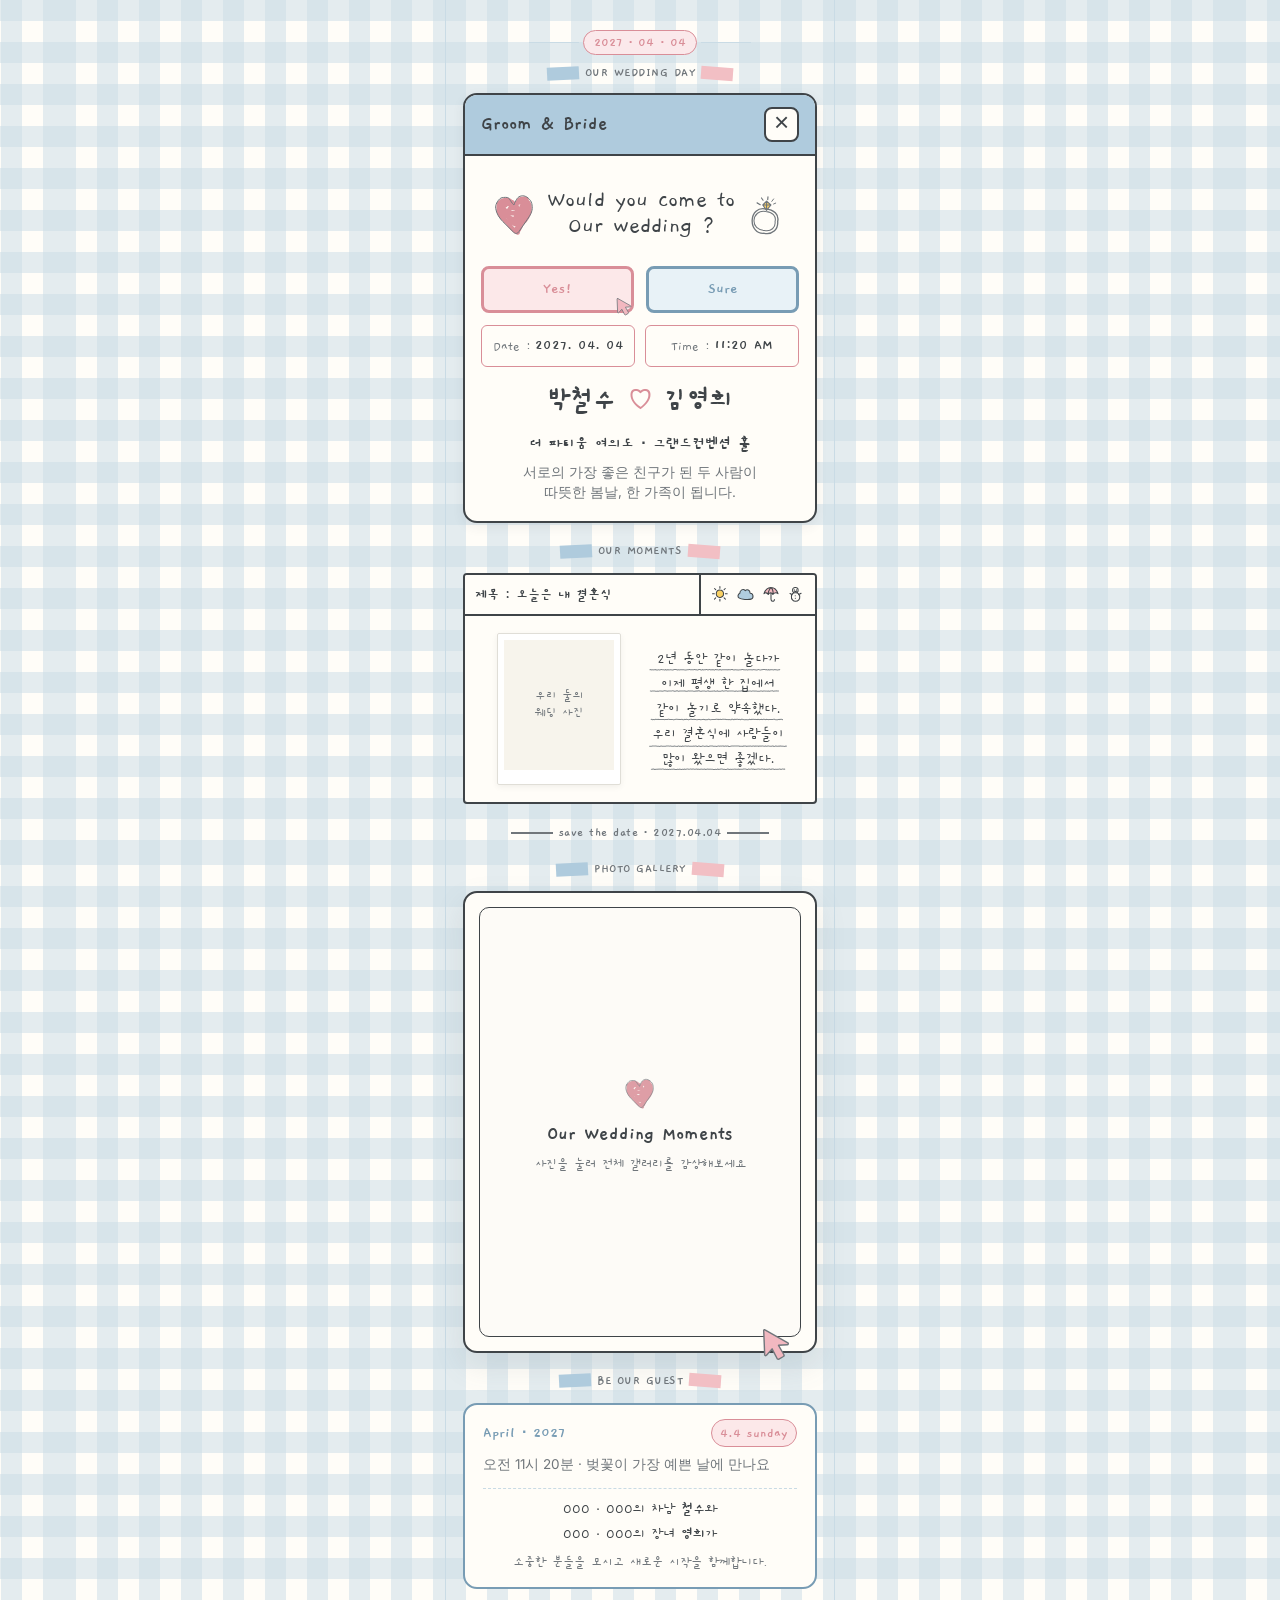
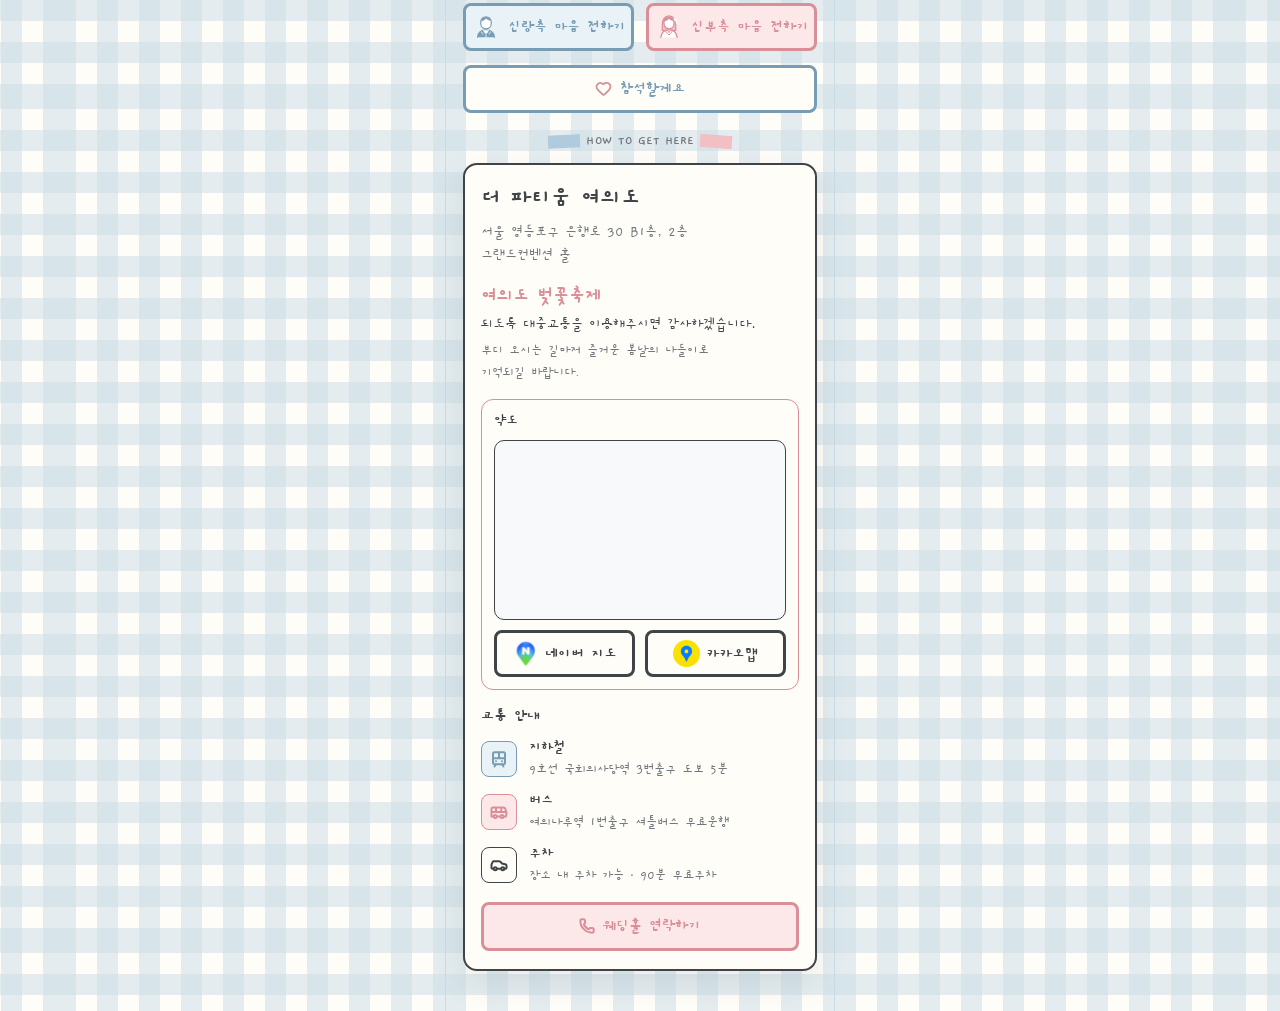
==== demo.html @ 6a74ddde "feat: Rearrange tape label elements for improved visual hierarchy in invitation section" ====
<!doctype html>
<html lang="ko">
  <head>
    <meta charset="UTF-8" />
    <meta name="viewport" content="width=device-width, initial-scale=1.0" />
    <title>신랑 & 신부 모바일 청첩장 (Demo)</title>
    <link rel="icon" type="image/svg+xml" href="assets/icon_heart_large.svg" />
    <link rel="apple-touch-icon" href="assets/icon_heart_large.svg" />
    <link rel="stylesheet" href="css/style.css" />
    <!-- Naver Maps Open API v3 SDK (Injected securely via GitHub Secrets / Actions) -->
    <script type="text/javascript" src="https://oapi.map.naver.com/openapi/v3/maps.js?ncpKeyId=__NAVER_MAP_KEY__"></script>
  </head>
  <body>
    <div class="invitation-container">
      <!-- Checkered Background Paper -->
      <img src="assets/background_checkered_paper.svg" alt="" class="bg-checkered" aria-hidden="true" />

      <main class="content-layer">
        <!-- ======================================================
           Page 01 / Invitation
           ====================================================== -->
        <section class="page-section" id="section-invitation">
          <!-- Section divider tape -->
          <div class="tape-divider">
            <div class="tape-line"></div>
            <div class="sticker-badge">2027 · 04 · 04</div>
            <div class="tape-line"></div>
          </div>

          <!-- Tape label -->
          <div class="section-tape-label" style="margin-top: 10px; margin-bottom: 12px">
            <span class="tape-deco-blue"></span>
            <span class="tape-title">OUR WEDDING DAY</span>
            <span class="tape-deco-pink"></span>
          </div>

          <!-- Invitation Window -->
          <article class="window-card">
            <!-- Window Header -->
            <header class="window-header">
              <h1 class="window-header-title">Groom & Bride</h1>
              <button type="button" class="window-close-btn" aria-label="닫기">×</button>
            </header>

            <!-- Window Content -->
            <div class="window-body">
              <!-- Invitation Question Box -->
              <div class="invitation-question-box">
                <img src="assets/icon_heart_large.svg" alt="" width="47" height="56" aria-hidden="true" />
                <p class="title-text">Would you come to<br />Our wedding ?</p>
                <img src="assets/ring_doodle.svg" alt="" width="45" height="45" aria-hidden="true" />
              </div>

              <!-- Response Choices -->
              <div class="response-choices-container">
                <button type="button" class="btn-choice-pink" id="btn-choice-yes">Yes!</button>
                <button type="button" class="btn-choice-blue" id="btn-choice-sure">Sure</button>
                <img src="assets/icon_cursor.svg" alt="" class="cursor-pointer-icon" width="18" height="18" aria-hidden="true" />
              </div>

              <!-- Schedule Fields -->
              <div class="schedule-row">
                <div class="info-field-badge">
                  <span class="info-field-label">Date :</span>
                  <span class="info-field-value">2027. 04. 04</span>
                </div>
                <div class="info-field-badge">
                  <span class="info-field-label">Time :</span>
                  <span class="info-field-value">11:20 AM</span>
                </div>
              </div>

              <!-- Couple Title -->
              <div class="couple-title-row">
                <span class="couple-name">박철수</span>
                <span class="couple-heart">♡</span>
                <span class="couple-name">김영희</span>
              </div>

              <!-- Venue Note -->
              <div class="venue-note">
                <p class="venue-note-title">더 파티움 여의도 · 그랜드컨벤션 홀</p>
                <p class="venue-note-sub">서로의 가장 좋은 친구가 된 두 사람이<br />따뜻한 봄날, 한 가족이 됩니다.</p>
              </div>
            </div>
          </article>

          <!-- Photo Diary Section Tape -->
          <div class="section-tape-label" style="margin-top: 20px; margin-bottom: 14px">
            <span class="tape-deco-blue"></span>
            <span class="tape-title">OUR MOMENTS</span>
            <span class="tape-deco-pink"></span>
          </div>

          <!-- Newspaper / Photo Diary Card -->
          <article class="newspaper-card">
            <header class="newspaper-header">
              <div class="newspaper-title-cell">
                <span>제목 : 오늘은 내 결혼식</span>
              </div>
              <div class="newspaper-weather-cell">
                <img src="assets/icon_sun.svg" alt="맑음" width="19" height="19" />
                <img src="assets/icon_cloud.svg" alt="구름" width="19" height="19" />
                <img src="assets/icon_rain.svg" alt="비" width="19" height="19" />
                <img src="assets/icon_snowman.svg" alt="눈사람" width="19" height="19" />
              </div>
            </header>
            <div class="newspaper-body">
              <div class="polaroid-photo-frame">
                <div class="polaroid-img" style="display: flex; align-items: center; justify-content: center; font-size: 13px; color: var(--color-muted); text-align: center; line-height: 1.3">우리 둘의<br />웨딩 사진</div>
              </div>
              <div class="diary-text-col">
                <img src="assets/handwritten_underlines.svg" alt="" class="diary-underlines" aria-hidden="true" />
                <p class="diary-p">2년 동안 같이 놀다가<br />이제 평생 한 집에서<br />같이 놀기로 약속했다.</p>
                <p class="diary-p">우리 결혼식에 사람들이<br />많이 왔으면 좋겠다.</p>
              </div>
            </div>
          </article>

          <!-- Save the Date Note -->
          <div class="section-tape-label" style="margin: 20px">
            <div style="width: 42px; height: 2px; background-color: var(--color-muted)"></div>
            <span class="tape-title" style="font-size: 13px">save the date · 2027.04.04</span>
            <div style="width: 42px; height: 2px; background-color: var(--color-muted)"></div>
          </div>
          <!-- ======================================================
           Page 02 / Story & Gallery
           ====================================================== -->
          <section class="page-section" id="section-story">
            <!-- Gallery Section Tape -->
            <div class="section-tape-label" style="margin-top: 20px; margin-bottom: 14px">
              <span class="tape-deco-blue"></span>
              <span class="tape-title">PHOTO GALLERY</span>
              <span class="tape-deco-pink"></span>
            </div>

            <!-- Photo Gallery Card -->
            <article class="photo-card" id="btn-gallery-open">
              <div class="photo-card-inner">
                <div class="photo-frame-cover">
                  <!-- 대표 웨딩 사진 -->
                  <img src="assets/photo_main.jpg" alt="대표 웨딩 사진" class="photo-main-img" onerror="this.style.display='none'; this.nextElementSibling.style.display='flex';" />
                  
                  <!-- 사진이 없을 때 기본 표시되는 프레임 -->
                  <div class="photo-placeholder-content" style="display: none;">
                    <img src="assets/icon_heart_large.svg" alt="" width="36" height="42" class="photo-placeholder-heart" />
                    <span class="photo-cover-text">Our Wedding Moments</span>
                    <span class="photo-cover-sub">사진을 눌러 전체 갤러리를 감상해보세요</span>
                  </div>
                </div>

                <!-- Bottom-Right Cursor Icon -->
                <div class="photo-cursor-badge">
                  <img src="assets/icon_cursor.svg" alt="" class="cursor-pointer-icon" width="30" height="32" aria-hidden="true" />
                </div>
              </div>
            </article>
          </section>
          <!-- Calendar Sticker Box -->
          <section class="page-section" id="section-directions" style="margin-top: 10px">
          
          <div class="section-tape-label" style="margin-bottom: 14px; margin-top: 20px;">
            <span class="tape-deco-blue"></span>
            <span class="tape-title">BE OUR GUEST</span>
            <span class="tape-deco-pink"></span>
          </div>
          <div class="calendar-card">
            <div class="calendar-header">
              <span class="calendar-month">April · 2027</span>
              <span class="calendar-date-pill">4.4 sunday</span>
            </div>
            <p class="calendar-desc">오전 11시 20분 · 벚꽃이 가장 예쁜 날에 만나요</p>
            <div class="calendar-family-intro">
              <p>OOO · OOO의 차남 <strong>철수</strong>와</p>
              <p>OOO · OOO의 장녀 <strong>영희</strong>가</p>
              <p class="calendar-family-sub">소중한 분들을 모시고 새로운 시작을 함께합니다.</p>
            </div>
          </div>

          <!-- Bottom Response Buttons -->
          <div class="response-choices-container" style="margin-top: 14px">
            <button type="button" class="btn-choice-blue" style="height: 47.8px" id="btn-convey-groom">
              <img src="assets/icon_groom.svg" alt="" width="28" height="28" aria-hidden="true" />
              <span>신랑측 마음 전하기</span>
            </button>
            <button type="button" class="btn-choice-pink" style="height: 47.8px" id="btn-convey-bride">
              <img src="assets/icon_bride.svg" alt="" width="28" height="28" aria-hidden="true" />
              <span>신부측 마음 전하기</span>
            </button>
          </div>

          <div class="response-choices-container" style="margin-top: 14px">
            <button type="button" class="btn-choice-white" style="height: 48.4px" id="btn-attend">
              <img src="assets/icon_heart_small.svg" alt="" width="17" height="17" aria-hidden="true" />
              <span>참석할게요</span>
            </button>
          </div>          
        </section>

        <!-- ======================================================
           Page 03 / Directions
           ====================================================== -->
        <section class="page-section" id="section-directions" style="margin-top: 20px">
          <!-- Directions Section Tape -->
          <div class="section-tape-label" style="margin-bottom: 14px">
            <span class="tape-deco-blue"></span>
            <span class="tape-title">HOW TO GET HERE</span>
            <span class="tape-deco-pink"></span>
          </div>

          <!-- Way to Venue Card -->
          <article class="directions-card">
            <!-- Venue Header -->
            <div class="venue-header-box">
              <h2 class="venue-name-lg">더 파티움 여의도</h2>
              <p class="venue-address-text">서울 영등포구 은행로 30 B1층, 2층<br />그랜드컨벤션 홀</p>
            </div>

            <!-- Festival Notice -->
            <div class="notice-box">
              <h3 class="notice-badge-title">여의도 벚꽃축제</h3>
              <p class="notice-main-text">되도록 대중교통을 이용해주시면 감사하겠습니다.</p>
              <p class="notice-sub-text">부디 오시는 길마저 즐거운 봄날의 나들이로<br />기억되길 바랍니다.</p>
            </div>

            <!-- Mini Map Box -->
            <div class="mini-map-box">
              <span class="mini-map-header">약도</span>

              <div class="mini-map-canvas" id="map-area"></div>

              <!-- Map Provider App Buttons -->
              <div class="map-provider-buttons">
                <a href="https://map.naver.com" target="_blank" rel="noopener noreferrer" class="btn-map-app">
                  <img src="assets/icon_naver_map.svg" alt="네이버 지도" width="27" height="27" aria-hidden="true" />
                  <span>네이버 지도</span>
                </a>
                <a href="https://map.kakao.com" target="_blank" rel="noopener noreferrer" class="btn-map-app">
                  <img src="assets/icon_kakao_map.svg" alt="카카오맵" width="27" height="27" aria-hidden="true" />
                  <span>카카오맵</span>
                </a>
              </div>
            </div>

            <!-- Transportation Rows -->
            <div class="transport-section">
              <h3 class="transport-heading">교통 안내</h3>

              <!-- Subway -->
              <div class="transport-row">
                <div class="transport-icon-box transport-icon-subway">
                  <img src="assets/icon_train.svg" alt="지하철" width="18" height="18" />
                </div>
                <div class="transport-info-col">
                  <span class="transport-type-label">지하철</span>
                  <p class="transport-detail-desc">9호선 국회의사당역 3번출구 도보 5분</p>
                </div>
              </div>

              <!-- Bus -->
              <div class="transport-row">
                <div class="transport-icon-box transport-icon-bus">
                  <img src="assets/icon_bus.svg" alt="버스" width="18" height="18" />
                </div>
                <div class="transport-info-col">
                  <span class="transport-type-label">버스</span>
                  <p class="transport-detail-desc">여의나루역 1번출구 셔틀버스 무료운행<br /></p>
                </div>
              </div>

              <!-- Parking -->
              <div class="transport-row">
                <div class="transport-icon-box transport-icon-parking">
                  <img src="assets/icon_car.svg" alt="주차" width="18" height="18" />
                </div>
                <div class="transport-info-col">
                  <span class="transport-type-label">주차</span>
                  <p class="transport-detail-desc">장소 내 주차 가능 · 90분 무료주차</p>
                </div>
              </div>
            </div>

            <!-- Actions: Contact Hall -->
            <a href="tel:02-784-0000" class="btn-contact-hall">
              <img src="assets/icon_phone.svg" alt="" width="16" height="16" aria-hidden="true" />
              <span>웨딩홀 연락하기</span>
            </a>
          </article>
        </section>
      </main>
    </div>

    <!-- Fullscreen Photo Gallery Modal -->
    <div id="gallery-modal" class="gallery-fullscreen-modal" aria-hidden="true">
      <!-- White Close Button on Top Right -->
      <button type="button" class="gallery-modal-close-btn" id="btn-gallery-close" aria-label="닫기">×</button>

      <!-- Horizontal Photo Slider -->
      <div class="gallery-slider-container">
        <div class="gallery-slide-item">
          <img src="assets/photo_01.jpg" alt="웨딩 사진 1" class="gallery-slide-img" onerror="this.style.display='none'; this.nextElementSibling.style.display='flex';" />
          <div class="gallery-slide-fallback" style="display: none;">웨딩 사진 01</div>
        </div>
        <div class="gallery-slide-item">
          <img src="assets/photo_02.jpg" alt="웨딩 사진 2" class="gallery-slide-img" onerror="this.style.display='none'; this.nextElementSibling.style.display='flex';" />
          <div class="gallery-slide-fallback" style="display: none;">웨딩 사진 02</div>
        </div>
        <div class="gallery-slide-item">
          <img src="assets/photo_03.jpg" alt="웨딩 사진 3" class="gallery-slide-img" onerror="this.style.display='none'; this.nextElementSibling.style.display='flex';" />
          <div class="gallery-slide-fallback" style="display: none;">웨딩 사진 03</div>
        </div>
        <div class="gallery-slide-item">
          <img src="assets/photo_04.jpg" alt="웨딩 사진 4" class="gallery-slide-img" onerror="this.style.display='none'; this.nextElementSibling.style.display='flex';" />
          <div class="gallery-slide-fallback" style="display: none;">웨딩 사진 04</div>
        </div>
        <div class="gallery-slide-item">
          <img src="assets/photo_05.jpg" alt="웨딩 사진 5" class="gallery-slide-img" onerror="this.style.display='none'; this.nextElementSibling.style.display='flex';" />
          <div class="gallery-slide-fallback" style="display: none;">웨딩 사진 05</div>
        </div>
        <div class="gallery-slide-item">
          <img src="assets/photo_06.jpg" alt="웨딩 사진 6" class="gallery-slide-img" onerror="this.style.display='none'; this.nextElementSibling.style.display='flex';" />
          <div class="gallery-slide-fallback" style="display: none;">웨딩 사진 06</div>
        </div>
      </div>
    </div>

    <!-- RSVP Attendance Modal -->
    <div id="rsvp-modal" class="rsvp-modal-overlay" aria-hidden="true" role="dialog" aria-labelledby="rsvp-modal-title">
      <div class="rsvp-modal-container">
        <!-- Modal Header -->
        <div class="rsvp-modal-header">
          <span id="rsvp-modal-title" class="rsvp-modal-title">💌 참석 의사 전달하기</span>
          <button type="button" id="rsvp-close-btn" class="rsvp-close-btn" aria-label="닫기">×</button>
        </div>

        <!-- Modal Body / Form -->
        <form id="rsvp-form" class="rsvp-modal-body">
          <!-- 1. 구분 (신랑측 / 신부측) -->
          <div class="rsvp-field-group">
            <label class="rsvp-label">어느 분의 하객이신가요? <span class="rsvp-required">*</span></label>
            <div class="rsvp-toggle-group">
              <label class="rsvp-toggle-btn side-groom">
                <input type="radio" name="rsvp_side" value="신랑측" checked />
                <span>신랑측 (철수)</span>
              </label>
              <label class="rsvp-toggle-btn side-bride">
                <input type="radio" name="rsvp_side" value="신부측" />
                <span>신부측 (영희)</span>
              </label>
            </div>
          </div>

          <!-- 2. 성함 -->
          <div class="rsvp-field-group">
            <label for="rsvp-name" class="rsvp-label">참석자 성함 <span class="rsvp-required">*</span></label>
            <input type="text" id="rsvp-name" name="rsvp_name" class="rsvp-input" placeholder="성함을 입력해주세요" required />
          </div>

          <!-- 3. 참석 여부 -->
          <div class="rsvp-field-group">
            <label class="rsvp-label">참석 여부 <span class="rsvp-required">*</span></label>
            <div class="rsvp-toggle-group">
              <label class="rsvp-toggle-btn attend-yes">
                <input type="radio" name="rsvp_attend" value="참석" checked />
                <span>🌸 참석할게요</span>
              </label>
              <label class="rsvp-toggle-btn attend-no">
                <input type="radio" name="rsvp_attend" value="불참" />
                <span>💌 마음으로 축하해요</span>
              </label>
            </div>
          </div>

          <!-- 4. 동행 인원 (참석 시) -->
          <div class="rsvp-field-group" id="rsvp-count-group">
            <label for="rsvp-count" class="rsvp-label">참석 인원 (본인 포함)</label>
            <div class="rsvp-count-selector">
              <select id="rsvp-count" name="rsvp_count" class="rsvp-select">
                <option value="1명" selected>본인 1명</option>
                <option value="2명">2명 (동반 1인)</option>
                <option value="3명">3명 (동반 2인)</option>
                <option value="4명">4명 (동반 3인)</option>
                <option value="5명 이상">5명 이상 (가족/단체)</option>
              </select>
            </div>
          </div>

          <!-- 5. 식사 여부 -->
          <div class="rsvp-field-group" id="rsvp-meal-group">
            <label class="rsvp-label">식사 여부</label>
            <div class="rsvp-toggle-group three-cols">
              <label class="rsvp-toggle-btn meal-btn">
                <input type="radio" name="rsvp_meal" value="식사 예정" checked />
                <span>식사 예정</span>
              </label>
              <label class="rsvp-toggle-btn meal-btn">
                <input type="radio" name="rsvp_meal" value="식사 안함" />
                <span>식사 안함</span>
              </label>
              <label class="rsvp-toggle-btn meal-btn">
                <input type="radio" name="rsvp_meal" value="미정" />
                <span>미정</span>
              </label>
            </div>
          </div>

          <!-- 6. 축하 메시지 (선택) -->
          <div class="rsvp-field-group">
            <label for="rsvp-message" class="rsvp-label">축하 한마디 (선택)</label>
            <textarea id="rsvp-message" name="rsvp_message" class="rsvp-textarea" rows="2" placeholder="신랑·신부에게 따뜻한 축하를 전해주세요"></textarea>
          </div>

          <!-- Submit Button -->
          <button type="submit" id="rsvp-submit-btn" class="rsvp-submit-btn">
            <span>참석 의사 전달하기</span>
          </button>
        </form>
      </div>
    </div>

    <!-- Groom Account Modal (신랑측 마음 전하기) -->
    <div id="account-modal-groom" class="account-modal-overlay" aria-hidden="true" role="dialog" aria-labelledby="account-groom-title">
      <div class="account-modal-container">
        <div class="account-modal-header header-groom">
          <span id="account-groom-title" class="account-modal-title">💙 신랑측 마음 전하실 곳</span>
          <button type="button" class="account-close-btn" aria-label="닫기">×</button>
        </div>
        <div class="account-modal-body">
          <p class="account-modal-desc">축하해 주시는 따뜻한 마음에 깊이 감사드립니다.</p>
          <!-- Account Card -->
          <div class="account-card-item-groom">
            <div class="account-info-header">
              <span class="account-role-badge groom-badge">신랑</span>
              <strong class="account-holder-name">박철수</strong>
            </div>
            <div class="account-number-box">
              <span class="account-bank-name">우리은행</span>
              <span class="account-number-text" id="groom-account-num">1002-000-000000</span>
            </div>
            <div class="account-action-buttons">
              <button type="button" class="btn-account-copy" data-account="우리은행 1002-000-000000 박철수">
                <span>📋 계좌번호 복사</span>
              </button>
              <a href="javascript:alert('데모 페이지에서는 카카오 송금 링크가 지원되지 않습니다.');" id="btn-kakao-groom" class="btn-account-kakaopay">
                <span>💛 카카오 송금</span>
              </a>
            </div>
          </div>
        </div>
      </div>
    </div>

    <!-- Bride Account Modal (신부측 마음 전하기) -->
    <div id="account-modal-bride" class="account-modal-overlay" aria-hidden="true" role="dialog" aria-labelledby="account-bride-title">
      <div class="account-modal-container">
        <div class="account-modal-header header-bride">
          <span id="account-bride-title" class="account-modal-title">🌸 신부측 마음 전하실 곳</span>
          <button type="button" class="account-close-btn" aria-label="닫기">×</button>
        </div>
        <div class="account-modal-body">
          <p class="account-modal-desc">축하해 주시는 따뜻한 마음에 깊이 감사드립니다.</p>
          <!-- Account Card -->
          <div class="account-card-item-bride">
            <div class="account-info-header">
              <span class="account-role-badge bride-badge">신부</span>
              <strong class="account-holder-name">김영희</strong>
            </div>
            <div class="account-number-box">
              <span class="account-bank-name">우리은행</span>
              <span class="account-number-text" id="bride-account-num">1002-000-000000</span>
            </div>
            <div class="account-action-buttons">
              <button type="button" class="btn-account-copy" data-account="우리은행 1002-000-000000 김영희">
                <span>📋 계좌번호 복사</span>
              </button>
              <a href="javascript:alert('데모 페이지에서는 카카오 송금 링크가 지원되지 않습니다.');" id="btn-kakao-bride" class="btn-account-kakaopay">
                <span>💛 카카오 송금</span>
              </a>
            </div>
          </div>
        </div>
      </div>
    </div>

    <script src="js/main.js"></script>
  </body>
</html>
---- css/style.css ----
@import url("https://fonts.googleapis.com/css2?family=Gaegu:wght@400;700&family=Inter:wght@400;700&display=swap");

:root {
  /* Color Tokens */
  --bg-canvas: #eae7df;
  --bg-paper: #fffdf8;
  --color-slate: #3f4448;
  --color-muted: #70767b;

  --color-pink-primary: #d98e98;
  --color-pink-accent: #72689c;
  --color-pink-tape: #f2bfc4;
  --color-pink-badge: #fbe9eb;
  --color-pink-btn: #fce8e9;

  --color-blue-primary: #789cb4;
  --color-blue-accent: #afcbdd;
  --color-blue-border: #c9dbe5;
  --color-blue-soft: #e8f2f7;

  /* Typography */
  --font-gaegu: "Gaegu", cursive, sans-serif;
  --font-inter: "Inter", sans-serif;

  /* Layout & Geometry */
  --container-width: 390px;
  --radius-sm: 8px;
  --radius-md: 12px;
  --radius-lg: 16px;
  --radius-pill: 9999px;

  /* Border Widths */
  --border-sm: 1.6px;
  --border-md: 3px;
  --border-lg: 2px;

  /* Elevation */
  --shadow-subtle: 0 4px 12px rgba(63, 68, 72, 0.08); /* token-exempt: subtle box shadow */
}

* {
  box-sizing: border-box;
  margin: 0;
  padding: 0;
  -webkit-tap-highlight-color: transparent;
}

button,
input,
select,
textarea,
a,
label {
  font-family: inherit;
  -webkit-tap-highlight-color: transparent;
  outline: none;
}

body {
  background-color: var(--bg-paper);
  background-image: url("../assets/background_checkered_paper.svg");
  background-repeat: repeat;
  background-position: top center;
  background-size: 390px auto;
  color: var(--color-slate);
  font-family: var(--font-gaegu);
  display: flex;
  justify-content: center;
  align-items: flex-start;
  min-height: 100vh;
  margin: 0;
  padding: 0;
  -webkit-font-smoothing: antialiased;
  -moz-osx-font-smoothing: grayscale;
  text-rendering: optimizeLegibility;
}

.invitation-container {
  position: relative;
  width: 100%;
  max-width: var(--container-width);
  min-height: 100vh;
  background-color: transparent;
  border-left: 1px solid var(--color-blue-border);
  border-right: 1px solid var(--color-blue-border);
  padding: 30px 17px 40px;
  display: flex;
  flex-direction: column;
  gap: 16px;
}

.bg-checkered {
  display: none;
}

.content-layer {
  position: relative;
  z-index: 10;
  display: flex;
  flex-direction: column;
  gap: 20px;
  width: 100%;
}

/* ==========================================================
   2단계 & 3단계: 공통 UI 컴포넌트 및 레이아웃 스타일
   ========================================================== */

/* 1. Section Divider Tape & Badges */
.tape-divider {
  display: flex;
  align-items: center;
  justify-content: center;
  gap: 4px;
}

.tape-line {
  width: 50px;
  height: 1.5px;
  background-color: var(--color-blue-border);
}

.sticker-badge {
  display: inline-flex;
  align-items: center;
  justify-content: center;
  padding: 3px 10px;
  background-color: var(--color-pink-badge);
  border: var(--border-sm) solid var(--color-pink-primary);
  border-radius: var(--radius-pill);
  color: var(--color-pink-primary);
  font-size: 13.5px;
  font-weight: 700;
  white-space: nowrap;
}

.section-tape-label {
  display: flex;
  align-items: center;
  justify-content: center;
  gap: 6px;
}

.tape-deco-pink {
  width: 32px;
  height: 13px;
  background-color: var(--color-pink-tape);
  display: inline-block;
  transform: rotate(4.1deg);
}

.tape-deco-blue {
  width: 32px;
  height: 13px;
  background-color: var(--color-blue-accent);
  display: inline-block;
  transform: rotate(-2.9deg);
}

.tape-title {
  font-size: 13px;
  font-weight: 700;
  color: var(--color-muted);
  letter-spacing: 0.5px;
}

/* 2. Window Container Component */
.window-card {
  position: relative;
  width: 100%;
  background-color: var(--bg-paper);
  border: var(--border-lg) solid var(--color-slate);
  border-radius: 14px;
  overflow: hidden;
  box-shadow: var(--shadow-subtle);
}

.window-header {
  height: 60.5px;
  padding: 0 16px;
  background-color: var(--color-blue-accent);
  border-bottom: var(--border-lg) solid var(--color-slate);
  display: flex;
  justify-content: space-between;
  align-items: center;
}

.window-header-title {
  font-size: 20px;
  font-weight: 700;
  color: var(--color-slate);
}

.window-close-btn {
  width: 34.6px;
  height: 34.6px;
  background-color: var(--bg-paper);
  border: var(--border-lg) solid var(--color-slate);
  border-radius: 8px;
  display: flex;
  align-items: center;
  justify-content: center;
  font-size: 26px;
  line-height: 1;
  color: var(--color-slate);
  cursor: pointer;
  transition:
    transform 0.15s ease,
    background-color 0.15s ease;
}

.window-close-btn:active {
  transform: scale(0.92);
  background-color: var(--color-pink-btn);
}

.window-body {
  padding: 18px 16px;
  display: flex;
  flex-direction: column;
  gap: 12px;
}

/* 3. Invitation Question & Cursor */
.invitation-question-box {
  display: flex;
  align-items: center;
  justify-content: space-between;
  padding: 0 10px;
  min-height: 80px;
}

.invitation-question-box .title-text {
  font-size: 24px;
  font-weight: 400;
  line-height: 1.05;
  text-align: center;
  color: var(--color-slate);
}

.response-choices-container {
  position: relative;
  display: flex;
  gap: 12px;
  width: 100%;
}

.btn-choice-white {
  flex: 1;
  height: 50px;
  background-color: var(--bg-paper);
  border: var(--border-md) solid var(--color-blue-primary);
  border-radius: 8px;
  display: flex;
  align-items: center;
  justify-content: center;
  gap: 8px;
  font-size: 16px;
  font-weight: 700;
  color: var(--color-blue-primary);
  cursor: pointer;
  text-decoration: none;
  font-family: inherit;
  transition:
    transform 0.12s ease,
    opacity 0.12s ease;
}

/* 체크1 */
.btn-choice-pink {
  flex: 1;
  height: 47px;
  background-color: var(--color-pink-btn);
  border: var(--border-md) solid var(--color-pink-primary);
  border-radius: 8px;
  display: flex;
  align-items: center;
  justify-content: center;
  gap: 8px;
  font-size: 16px;
  font-weight: 700;
  color: var(--color-pink-primary);
  cursor: pointer;
  text-decoration: none;
  font-family: inherit;
  transition:
    transform 0.12s ease,
    opacity 0.12s ease;
}

#btn-choice-yes {
}

#btn-choice-yes:active {
  transform: scale(0.96);
  opacity: 0.85;
}

.btn-choice-blue {
  flex: 1;
  height: 47px;
  background-color: var(--color-blue-soft);
  border: var(--border-md) solid var(--color-blue-primary);
  border-radius: 8px;
  display: flex;
  align-items: center;
  justify-content: center;
  gap: 8px;
  font-size: 16px;
  font-weight: 700;
  color: var(--color-blue-primary);
  cursor: pointer;
  text-decoration: none;
  font-family: inherit;
  transition:
    transform 0.12s ease,
    opacity 0.12s ease;
}

#btn-choice-sure {
}

#btn-choice-sure:active {
  transform: scale(0.96);
  opacity: 0.85;
}

/* 하단 1. 신부측 마음 전하기 */
#btn-convey-bride {
}

#btn-convey-bride:active {
  transform: scale(0.96);
  opacity: 0.85;
}

/* 하단 2. 신랑측 마음 전하기 */
#btn-convey-groom {
}

#btn-convey-groom:active {
  transform: scale(0.96);
  opacity: 0.85;
}

/* 하단 3. 참석할게요 */
#btn-attend {
}

#btn-attend:active {
  transform: scale(0.96);
  opacity: 0.85;
}

.cursor-pointer-icon {
  position: absolute;
  top: 32px;
  left: 42%;
  width: 18px;
  height: 18px;
  pointer-events: none;
  z-index: 5;
  animation: floatCursor 2s ease-in-out infinite;
}

@keyframes floatCursor {
  0%,
  100% {
    transform: translateY(0);
  }
  50% {
    transform: translateY(-4px);
  }
}

/* 4. Schedule & Info Fields */
.schedule-row {
  display: flex;
  gap: 10px;
  width: 100%;
}

.info-field-badge {
  flex: 1;
  height: 42px;
  padding: 0 8px;
  background-color: var(--bg-paper);
  border: var(--border-sm) solid var(--color-pink-primary);
  border-radius: 6px;
  display: flex;
  align-items: center;
  justify-content: center;
  gap: 4px;
  white-space: nowrap;
}

.info-field-label {
  font-size: 14px;
  font-weight: 400;
  color: var(--color-muted);
  white-space: nowrap;
}

.info-field-value {
  font-size: 15px;
  font-weight: 700;
  color: var(--color-slate);
  white-space: nowrap;
}

/* 5. Couple Title Row */
.couple-title-row {
  display: flex;
  align-items: center;
  justify-content: center;
  gap: 12px;
  padding: 4px 0;
}

.couple-name {
  font-size: 28px;
  font-weight: 700;
  color: var(--color-slate);
}

.couple-heart {
  font-size: 24px;
  font-weight: 700;

  color: var(--color-pink-primary);
}

.venue-note {
  display: flex;
  flex-direction: column;
  gap: 8px;
  text-align: center;
}

.venue-note-title {
  font-size: 16px;
  font-weight: 700;
  color: var(--color-slate);
}

.venue-note-sub {
  font-family: var(--font-inter);
  font-size: 13.5px;
  line-height: 1.55;
  color: var(--color-muted);
}

/* 6. Calendar Sticker Box */
.calendar-card {
  position: relative;
  width: 100%;
  background-color: var(--bg-paper);
  border: var(--border-lg) solid var(--color-blue-primary);
  border-radius: 14px;
  padding: 14px 18px;
  display: flex;
  flex-direction: column;
  gap: 8px;
}

.calendar-header {
  display: flex;
  justify-content: space-between;
  align-items: center;
}

.calendar-month {
  font-size: 16px;
  font-weight: 700;
  color: var(--color-blue-primary);
}

.calendar-date-pill {
  padding: 4px 8px;
  background-color: var(--color-pink-btn);
  border: var(--border-sm) solid var(--color-pink-primary);
  border-radius: var(--radius-pill);
  font-size: 14px;
  font-weight: 700;
  color: var(--color-pink-primary);
}

.calendar-desc {
  font-family: var(--font-inter);
  font-size: 13.5px;
  line-height: 1.45;
  color: var(--color-muted);
}

.calendar-family-intro {
  margin-top: 6px;
  padding-top: 10px;
  border-top: 1px dashed var(--color-blue-border);
  display: flex;
  flex-direction: column;
  gap: 3px;
  text-align: center;
  font-size: 14.5px;
  line-height: 1.5;
  color: var(--color-slate);
}

.calendar-family-intro p {
  margin: 0;
}

.calendar-family-intro strong {
  font-weight: 700;
  color: var(--color-slate);
}

.calendar-family-sub {
  margin-top: 4px !important;
  font-size: 13.5px;
  color: var(--color-muted);
}

/* 7. Newspaper / Photo Diary Card */
.newspaper-card {
  position: relative;
  width: 100%;
  background-color: var(--bg-paper);
  border: var(--border-lg) solid var(--color-slate);
  border-radius: 4px;
  overflow: hidden;
}

.newspaper-header {
  height: 40.5px;
  background-color: var(--bg-paper);
  border-bottom: var(--border-lg) solid var(--color-slate);
  display: flex;
  justify-content: space-between;
  align-items: stretch;
}

.newspaper-title-cell {
  flex: 1;
  padding: 6px 10px;
  border-right: var(--border-lg) solid var(--color-slate);
  display: flex;
  align-items: center;
  font-size: 14.5px;
  font-weight: 700;
  color: var(--color-slate);
}

.newspaper-weather-cell {
  padding: 6px 10px;
  display: flex;
  align-items: center;
  gap: 6px;
}

.newspaper-body {
  padding: 12px;
  display: flex;
  align-items: center;
  justify-content: center;
  gap: 12px;
  min-height: 186.5px;
}

.polaroid-photo-frame {
  margin-left: 20px;
  padding: 6px 6px 14px;
  background-color: #ffffff; /* token-exempt: polaroid paper base */
  border: var(--border-sm) solid #e0ded7; /* token-exempt: polaroid border */
  border-radius: 2px;
  box-shadow: 0 2px 6px rgba(0, 0, 0, 0.06); /* token-exempt: polaroid shadow */
  flex-shrink: 0;
}

.polaroid-img {
  width: 110px;
  height: 130px;
  object-fit: cover;
  display: block;
  background-color: #f7f4ec; /* token-exempt: polaroid fallback */
}

.diary-text-col {
  position: relative;
  flex: 1;
  display: flex;
  flex-direction: column;
  align-items: center;
  justify-content: center;
  text-align: center;
  gap: 0;
}

.diary-p {
  font-size: 15px;
  font-weight: 400;
  line-height: 25px;
  color: var(--color-slate);
  text-align: center;
  margin: 0;
  position: relative;
  z-index: 2;
}

.diary-underlines {
  position: absolute;
  top: 22px;
  left: 50%;
  transform: translateX(-50%);
  pointer-events: none;
  z-index: 1;
  width: 138px;
  height: 101px;
  opacity: 0.85;
}

/* 8. Photo Card (Styled after directions-card) */
.photo-card {
  position: relative;
  width: 100%;
  background-color: var(--bg-paper);
  border: var(--border-lg) solid var(--color-slate);
  border-radius: 14px;
  padding: 14px;
  display: flex;
  flex-direction: column;
  box-shadow: 0px 12px 30px 0px rgba(107, 122, 130, 0.14); /* token-exempt: photo card elevation */
  cursor: pointer;
  transition:
    transform 0.15s ease,
    box-shadow 0.15s ease;
}

.photo-card:active {
  transform: scale(0.985);
}

.photo-card-inner {
  position: relative;
  width: 100%;
}

.photo-frame-cover {
  width: 100%;
  aspect-ratio: 3 / 4;
  background-color: #fdfbf7; /* token-exempt: photo card cover background */
  border: var(--border-sm) solid var(--color-slate);
  border-radius: 10px;
  display: flex;
  align-items: center;
  justify-content: center;
  overflow: hidden;
  position: relative;
}

.photo-main-img {
  width: 100%;
  height: 100%;
  object-fit: cover;
  display: block;
}

.photo-placeholder-content {
  width: 100%;
  height: 100%;
  display: flex;
  flex-direction: column;
  align-items: center;
  justify-content: center;
  text-align: center;
  gap: 8px;
  padding: 24px 16px;
}

.photo-placeholder-heart {
  opacity: 0.85;
}

.photo-cover-text {
  font-size: 20px;
  font-weight: 700;
  color: var(--color-slate);
}

.photo-cover-sub {
  font-size: 14px;
  color: var(--color-muted);
}

/* Bottom-Right Cursor Hint */
.photo-cursor-badge {
  position: absolute;
  right: 40px;
  bottom: 40px;
  display: flex;
  align-items: center;
  justify-content: center;
  animation: cursorBadgeBounce 1.8s infinite ease-in-out;
  z-index: 10;
  pointer-events: none;
}

.photo-cursor-badge .cursor-pointer-icon {
  width: 30px;
  height: 32px;
  display: block;
  flex-shrink: 0;
}

@keyframes cursorBadgeBounce {
  0%,
  100% {
    transform: translateY(0);
  }
  50% {
    transform: translateY(-4px);
  }
}

/* ==========================================================
   Full Screen Photo Gallery Modal (Minimal Swipe Slider)
   ========================================================== */
.gallery-fullscreen-modal {
  position: fixed;
  inset: 0;
  z-index: 9999;
  display: none;
  background-color: rgba(0, 0, 0, 0.96); /* token-exempt: fullscreen modal backdrop */
  touch-action: pan-x;
  user-select: none;
  -webkit-user-select: none;
}

.gallery-fullscreen-modal.show {
  display: block;
}

/* White Close Button (Top-Right) */
.gallery-modal-close-btn {
  position: absolute;
  top: 16px;
  right: 18px;
  z-index: 10001;
  background: none;
  border: none;
  color: #ffffff; /* token-exempt: modal close button icon */
  font-size: 24px;
  font-weight: 200;
  line-height: 1;
  cursor: pointer;
  padding: 8px;
  opacity: 0.65;
  transition:
    opacity 0.15s ease,
    transform 0.15s ease;
}

.gallery-modal-close-btn:active {
  opacity: 0.35;
  transform: scale(0.92);
}

/* Horizontal Slider Container */
.gallery-slider-container {
  width: 100vw;
  height: 100vh;
  display: flex;
  overflow-x: auto;
  overflow-y: hidden;
  scroll-snap-type: x mandatory;
  -webkit-overflow-scrolling: touch;
  scrollbar-width: none;
}

.gallery-slider-container::-webkit-scrollbar {
  display: none;
}

/* Slide Item */
.gallery-slide-item {
  flex: 0 0 100vw;
  width: 100vw;
  height: 100vh;
  scroll-snap-align: center;
  scroll-snap-stop: always;
  display: flex;
  align-items: center;
  justify-content: center;
  padding: 0;
  box-sizing: border-box;
  position: relative;
  overflow: hidden;
}

.gallery-slide-img {
  width: 100vw;
  height: 100vh;
  object-fit: cover;
  border-radius: 0;
  box-shadow: none;
  display: block;
}

.gallery-slide-fallback {
  width: 100vw;
  height: 100vh;
  background-color: #1a1e22; /* token-exempt: modal fallback background */
  border: 1px dashed rgba(255, 255, 255, 0.2); /* token-exempt: modal placeholder border */
  display: flex;
  align-items: center;
  justify-content: center;
  color: rgba(255, 255, 255, 0.7); /* token-exempt: modal placeholder text */
  font-size: 18px;
  font-weight: 400;
  letter-spacing: 0.5px;
}

/* 9. Directions / Map Card */
.directions-card {
  position: relative;
  width: 100%;
  background-color: var(--bg-paper);
  border: var(--border-lg) solid var(--color-slate);
  border-radius: 14px;
  padding: 18px 16px;
  display: flex;
  flex-direction: column;
  gap: 16px;
  box-shadow: 0px 12px 30px 0px rgba(107, 122, 130, 0.14); /* token-exempt: card elevation */
}

.venue-header-box {
  display: flex;
  flex-direction: column;
  gap: 8px;
}

.venue-name-lg {
  font-size: 24px;
  font-weight: 700;
  color: var(--color-slate);
}

.venue-address-text {
  font-size: 15px;
  font-weight: 400;
  line-height: 1.55;
  color: var(--color-muted);
}

.notice-box {
  display: flex;
  flex-direction: column;
  gap: 4px;
}

.notice-badge-title {
  font-size: 20px;
  font-weight: 700;
  color: var(--color-pink-primary);
}

.notice-main-text {
  font-size: 15px;
  font-weight: 400;
  line-height: 1.55;
  color: var(--color-slate);
}

.notice-sub-text {
  font-size: 14px;
  font-weight: 400;
  line-height: 1.55;
  color: var(--color-muted);
}

/* Mini Map & Actions */
.mini-map-box {
  background-color: var(--bg-paper);
  border: var(--border-sm) solid var(--color-pink-primary);
  border-radius: 12px;
  padding: 12px;
  display: flex;
  flex-direction: column;
  gap: 10px;
}

.mini-map-header {
  font-size: 14.5px;
  font-weight: 700;
  color: var(--color-slate);
}

.mini-map-canvas {
  height: 180px;
  width: 100%;
  background-color: #f7f9fa; /* token-exempt: map placeholder */
  border: var(--border-sm) solid var(--color-slate);
  border-radius: 10px;
  display: flex;
  align-items: center;
  justify-content: center;
}

.map-provider-buttons {
  display: flex;
  gap: 10px;
}

.btn-map-app {
  flex: 1;
  height: 46.6px;
  background-color: var(--bg-paper);
  border: var(--border-md) solid var(--color-slate);
  border-radius: 8px;
  display: flex;
  align-items: center;
  justify-content: center;
  gap: 6px;
  font-size: 16px;
  font-weight: 700;
  color: var(--color-slate);
  text-decoration: none;
  cursor: pointer;
  transition:
    transform 0.12s ease,
    background-color 0.12s ease;
}

.btn-map-app:active {
  transform: scale(0.96);
  background-color: #f0eee6; /* token-exempt: button active state background */
}

/* Transportation Rows */
.transport-section {
  display: flex;
  flex-direction: column;
  gap: 12px;
}

.transport-heading {
  font-size: 16px;
  font-weight: 700;
  color: var(--color-slate);
}

.transport-row {
  display: flex;
  align-items: center;
  gap: 12px;
}

.transport-icon-box {
  width: 36px;
  height: 36px;
  border-radius: 8px;
  display: flex;
  align-items: center;
  justify-content: center;
  flex-shrink: 0;
}

.transport-icon-subway {
  background-color: var(--color-blue-soft);
  border: var(--border-sm) solid var(--color-blue-primary);
}

.transport-icon-bus {
  background-color: var(--color-pink-btn);
  border: var(--border-sm) solid var(--color-pink-primary);
}

.transport-icon-parking {
  background-color: var(--bg-paper);
  border: var(--border-sm) solid var(--color-slate);
}

.transport-info-col {
  display: flex;
  flex-direction: column;
  gap: 2px;
}

.transport-type-label {
  font-size: 15px;
  font-weight: 700;
  color: var(--color-slate);
}

.transport-detail-desc {
  font-size: 14px;
  line-height: 1.45;
  color: var(--color-muted);
}

/* Contact Button */
.btn-contact-hall {
  width: 100%;
  height: 49.4px;
  background-color: var(--color-pink-btn);
  border: var(--border-md) solid var(--color-pink-primary);
  border-radius: 8px;
  display: flex;
  align-items: center;
  justify-content: center;
  gap: 8px;
  font-size: 16px;
  font-weight: 700;
  color: var(--color-pink-primary);
  text-decoration: none;
  cursor: pointer;
  transition:
    transform 0.12s ease,
    opacity 0.12s ease;
}

.btn-contact-hall:active {
  transform: scale(0.97);
  opacity: 0.85;
}

/* ==========================================================
   4단계: 토스트 및 인터랙션 피드백
   ========================================================== */
.custom-toast {
  position: fixed;
  bottom: 24px;
  left: 50%;
  transform: translateX(-50%) translateY(100px);
  background: rgba(63, 68, 72, 0.95); /* token-exempt: toast backdrop */
  color: var(--bg-paper);
  padding: 12px 20px;
  border-radius: var(--radius-pill);
  font-size: 14px;
  font-weight: 700;
  box-shadow: 0 8px 24px rgba(0, 0, 0, 0.2); /* token-exempt: toast elevation */
  z-index: 1000;
  opacity: 0;
  transition:
    transform 0.3s cubic-bezier(0.175, 0.885, 0.32, 1.275),
    opacity 0.3s ease;
  pointer-events: none;
  white-space: nowrap;
  max-width: 90%;
  text-align: center;
}

.custom-toast.show {
  transform: translateX(-50%) translateY(0);
  opacity: 1;
}

/* ==========================================================
   5단계: 참석 여부 (RSVP) 모달 스타일
   ========================================================== */
.rsvp-modal-overlay {
  position: fixed;
  inset: 0;
  background-color: rgba(63, 68, 72, 0.65); /* token-exempt: modal backdrop */
  backdrop-filter: blur(4px);
  -webkit-backdrop-filter: blur(4px);
  z-index: 10000;
  display: flex;
  align-items: center;
  justify-content: center;
  padding: 16px;
  opacity: 0;
  visibility: hidden;
  transition:
    opacity 0.25s ease,
    visibility 0.25s ease;
}

.rsvp-modal-overlay.show {
  opacity: 1;
  visibility: visible;
}

.rsvp-modal-container {
  width: 100%;
  max-width: 360px;
  background-color: var(--bg-paper);
  border: var(--border-lg) solid var(--color-slate);
  border-radius: 16px;
  box-shadow: 0 16px 36px rgba(0, 0, 0, 0.2); /* token-exempt: modal shadow */
  overflow: hidden;
  transform: translateY(20px) scale(0.97);
  transition: transform 0.25s cubic-bezier(0.175, 0.885, 0.32, 1.275);
}

.rsvp-modal-overlay.show .rsvp-modal-container {
  transform: translateY(0) scale(1);
}

.rsvp-modal-header {
  height: 48px;
  padding: 0 16px;
  background-color: var(--color-blue-accent);
  border-bottom: var(--border-lg) solid var(--color-slate);
  display: flex;
  justify-content: space-between;
  align-items: center;
}

.rsvp-modal-title {
  font-size: 18px;
  font-weight: 700;
  color: var(--color-slate);
}

.rsvp-close-btn {
  width: 28px;
  height: 28px;
  background-color: var(--bg-paper);
  border: var(--border-lg) solid var(--color-slate);
  border-radius: 6px;
  display: flex;
  align-items: center;
  justify-content: center;
  font-size: 20px;
  line-height: 1;
  color: var(--color-slate);
  cursor: pointer;
  transition:
    transform 0.15s ease,
    background-color 0.15s ease;
}

.rsvp-close-btn:active {
  transform: scale(0.92);
  background-color: var(--color-pink-btn);
}

.rsvp-modal-body {
  padding: 16px;
  display: flex;
  flex-direction: column;
  gap: 12px;
  max-height: calc(85vh - 50px);
  overflow-y: auto;
}

.rsvp-field-group {
  display: flex;
  flex-direction: column;
  gap: 5px;
}

.rsvp-label {
  font-size: 14px;
  font-weight: 700;
  color: var(--color-slate);
}

.rsvp-required {
  color: var(--color-pink-primary);
}

.rsvp-toggle-group {
  display: flex;
  gap: 8px;
  width: 100%;
}

.rsvp-toggle-group.three-cols {
  gap: 6px;
}

.rsvp-toggle-btn {
  flex: 1;
  min-height: 40px;
  background-color: var(--bg-paper);
  border: var(--border-sm) solid var(--color-muted);
  border-radius: 8px;
  display: flex;
  align-items: center;
  justify-content: center;
  text-align: center;
  font-size: 14px;
  font-weight: 700;
  color: var(--color-muted);
  cursor: pointer;
  user-select: none;
  outline: none;
  padding: 4px 6px;
  transition:
    transform 0.1s ease,
    background-color 0.1s ease,
    border-color 0.1s ease,
    color 0.1s ease;
}

.rsvp-toggle-btn:active {
  transform: scale(0.97);
}

.rsvp-toggle-btn input[type="radio"] {
  display: none;
}

/* Side button active & checked states */
.rsvp-toggle-btn.side-groom:active,
.rsvp-toggle-btn.side-groom:has(input:checked) {
  background-color: var(--color-blue-soft);
  border-color: var(--color-blue-primary);
  color: var(--color-blue-primary);
  border-width: var(--border-md);
}

.rsvp-toggle-btn.side-bride:active,
.rsvp-toggle-btn.side-bride:has(input:checked) {
  background-color: var(--color-pink-btn);
  border-color: var(--color-pink-primary);
  color: var(--color-pink-primary);
  border-width: var(--border-md);
}

/* Attendance active & checked states */
.rsvp-toggle-btn.attend-yes:active,
.rsvp-toggle-btn.attend-yes:has(input:checked) {
  background-color: var(--color-pink-btn);
  border-color: var(--color-pink-primary);
  color: var(--color-pink-primary);
  border-width: var(--border-md);
}

.rsvp-toggle-btn.attend-no:active,
.rsvp-toggle-btn.attend-no:has(input:checked) {
  background-color: var(--color-blue-soft);
  border-color: var(--color-blue-primary);
  color: var(--color-blue-primary);
  border-width: var(--border-md);
}

/* Meal active & checked states */
.rsvp-toggle-btn.meal-btn:active,
.rsvp-toggle-btn.meal-btn:has(input:checked) {
  background-color: var(--color-pink-btn);
  border-color: var(--color-pink-primary);
  color: var(--color-pink-primary);
  border-width: var(--border-md);
}

.rsvp-input,
.rsvp-select,
.rsvp-textarea {
  width: 100%;
  padding: 8px 12px;
  background-color: #ffffff; /* token-exempt: input background */
  border: var(--border-sm) solid var(--color-muted);
  border-radius: 8px;
  font-family: var(--font-gaegu);
  font-size: 15px;
  color: var(--color-slate);
  outline: none;
  transition: border-color 0.15s ease;
}

.rsvp-input:focus,
.rsvp-select:focus,
.rsvp-textarea:focus {
  border-color: var(--color-pink-primary);
  border-width: var(--border-md);
}

.rsvp-textarea {
  resize: none;
  line-height: 1.4;
}
/* 체크 */
.rsvp-submit-btn {
  width: 100%;
  height: 48px;
  margin-top: 4px;
  background-color: var(--bg-paper);
  border: var(--border-md) solid var(--color-blue-primary);
  border-radius: 10px;
  font-family: var(--font-gaegu);
  font-size: 18px;
  font-weight: 700;
  color: var(--color-blue-primary);
  cursor: pointer;
  display: flex;
  align-items: center;
  justify-content: center;
  -webkit-tap-highlight-color: transparent;
  outline: none;
  transition:
    transform 0.1s ease,
    background-color 0.1s ease,
    color 0.1s ease;
}

.rsvp-submit-btn:active {
  transform: scale(0.96);
  background-color: var(--color-pink-btn);
  border-color: var(--color-pink-primary);
  color: var(--color-pink-primary);
  border-width: var(--border-md);
}

/* ==========================================================
   6단계: 마음 전하기 (계좌번호 & 송금) 모달 스타일
   ========================================================== */
.account-modal-overlay {
  position: fixed;
  inset: 0;
  background-color: rgba(63, 68, 72, 0.65); /* token-exempt: modal backdrop */
  backdrop-filter: blur(4px);
  -webkit-backdrop-filter: blur(4px);
  z-index: 10000;
  display: flex;
  align-items: center;
  justify-content: center;
  padding: 16px;
  opacity: 0;
  visibility: hidden;
  transition:
    opacity 0.25s ease,
    visibility 0.25s ease;
}

.account-modal-overlay.show {
  opacity: 1;
  visibility: visible;
}

.account-modal-container {
  width: 100%;
  max-width: 360px;
  background-color: var(--bg-paper);
  border: var(--border-lg) solid var(--color-slate);
  border-radius: 16px;
  box-shadow: 0 16px 36px rgba(0, 0, 0, 0.2); /* token-exempt: modal shadow */
  overflow: hidden;
  transform: translateY(20px) scale(0.97);
  transition: transform 0.25s cubic-bezier(0.175, 0.885, 0.32, 1.275);
}

.account-modal-overlay.show .account-modal-container {
  transform: translateY(0) scale(1);
}

.account-modal-header {
  height: 48px;
  padding: 0 16px;
  border-bottom: var(--border-lg) solid var(--color-slate);
  display: flex;
  justify-content: space-between;
  align-items: center;
}

.account-modal-header.header-groom {
  background-color: var(--color-blue-accent);
}

.account-modal-header.header-bride {
  background-color: var(--color-pink-tape);
}

.account-modal-title {
  font-size: 18px;
  font-weight: 700;
  color: var(--color-slate);
}

.account-close-btn {
  width: 28px;
  height: 28px;
  background-color: var(--bg-paper);
  border: var(--border-lg) solid var(--color-slate);
  border-radius: 6px;
  display: flex;
  align-items: center;
  justify-content: center;
  font-size: 20px;
  line-height: 1;
  color: var(--color-slate);
  cursor: pointer;
  -webkit-tap-highlight-color: transparent;
  outline: none;
  transition:
    transform 0.15s ease,
    background-color 0.15s ease;
}

.account-close-btn:active {
  transform: scale(0.92);
  background-color: var(--color-pink-btn);
}

.account-modal-body {
  padding: 18px 16px;
  display: flex;
  flex-direction: column;
  gap: 14px;
}

.account-modal-desc {
  font-size: 14px;
  color: var(--color-muted);
  text-align: center;
  line-height: 1.4;
}

.account-card-item-groom {
  background-color: var(--bg-paper);
  border: var(--border-md) solid var(--color-blue-border);
  border-radius: 12px;
  padding: 14px;
  display: flex;
  flex-direction: column;
  gap: 10px;
}
.account-card-item-bride {
  background-color: var(--bg-paper);
  border: var(--border-md) solid var(--color-pink-tape);
  border-radius: 12px;
  padding: 14px;
  display: flex;
  flex-direction: column;
  gap: 10px;
}

.account-info-header {
  display: flex;
  align-items: center;
  gap: 8px;
}

.account-role-badge {
  padding: 2px 8px;
  border-radius: var(--radius-pill);
  font-size: 12px;
  font-weight: 700;
}

.account-role-badge.groom-badge {
  background-color: var(--color-blue-soft);
  color: var(--color-blue-primary);
  border: var(--border-sm) solid var(--color-blue-primary);
}

.account-role-badge.bride-badge {
  background-color: var(--color-pink-badge);
  color: var(--color-pink-primary);
  border: var(--border-sm) solid var(--color-pink-primary);
}

.account-holder-name {
  font-size: 17px;
  font-weight: 700;
  color: var(--color-slate);
}

.account-number-box {
  display: flex;
  align-items: baseline;
  gap: 8px;
  padding: 8px 10px;
  background-color: var(--color-blue-soft);
  border-radius: 8px;
}

.header-bride + .account-modal-body .account-number-box {
  background-color: var(--color-pink-btn);
}

.account-bank-name {
  font-size: 14px;
  font-weight: 700;
  color: var(--color-slate);
}

.account-number-text {
  font-family: var(--font-inter);
  font-size: 15px;
  font-weight: 700;
  letter-spacing: 0.5px;
  color: var(--color-slate);
}

.account-action-buttons {
  display: flex;
  gap: 8px;
  width: 100%;
  margin-top: 2px;
}

.btn-account-copy,
.btn-account-kakaopay {
  flex: 1;
  height: 42px;
  border-radius: 8px;
  font-family: var(--font-gaegu);
  font-size: 15px;
  font-weight: 700;
  display: flex;
  align-items: center;
  justify-content: center;
  gap: 4px;
  cursor: pointer;
  text-decoration: none;
  -webkit-tap-highlight-color: transparent;
  outline: none;
  transition:
    transform 0.1s ease,
    background-color 0.1s ease,
    opacity 0.1s ease;
}

.btn-account-copy {
  background-color: var(--bg-paper);
  border: var(--border-md) solid var(--color-slate);
  color: var(--color-slate);
}

.btn-account-copy:active {
  transform: scale(0.96);
  background-color: #f0eee6; /* token-exempt: button active bg */
}

.btn-account-kakaopay {
  background-color: #fee500; /* token-exempt: official kakao yellow */
  border: var(--border-md) solid #3c1e1e; /* token-exempt: official kakao border */
  color: #3c1e1e; /* token-exempt: official kakao brown text */
}

.btn-account-kakaopay:active {
  transform: scale(0.96);
  opacity: 0.85;
}
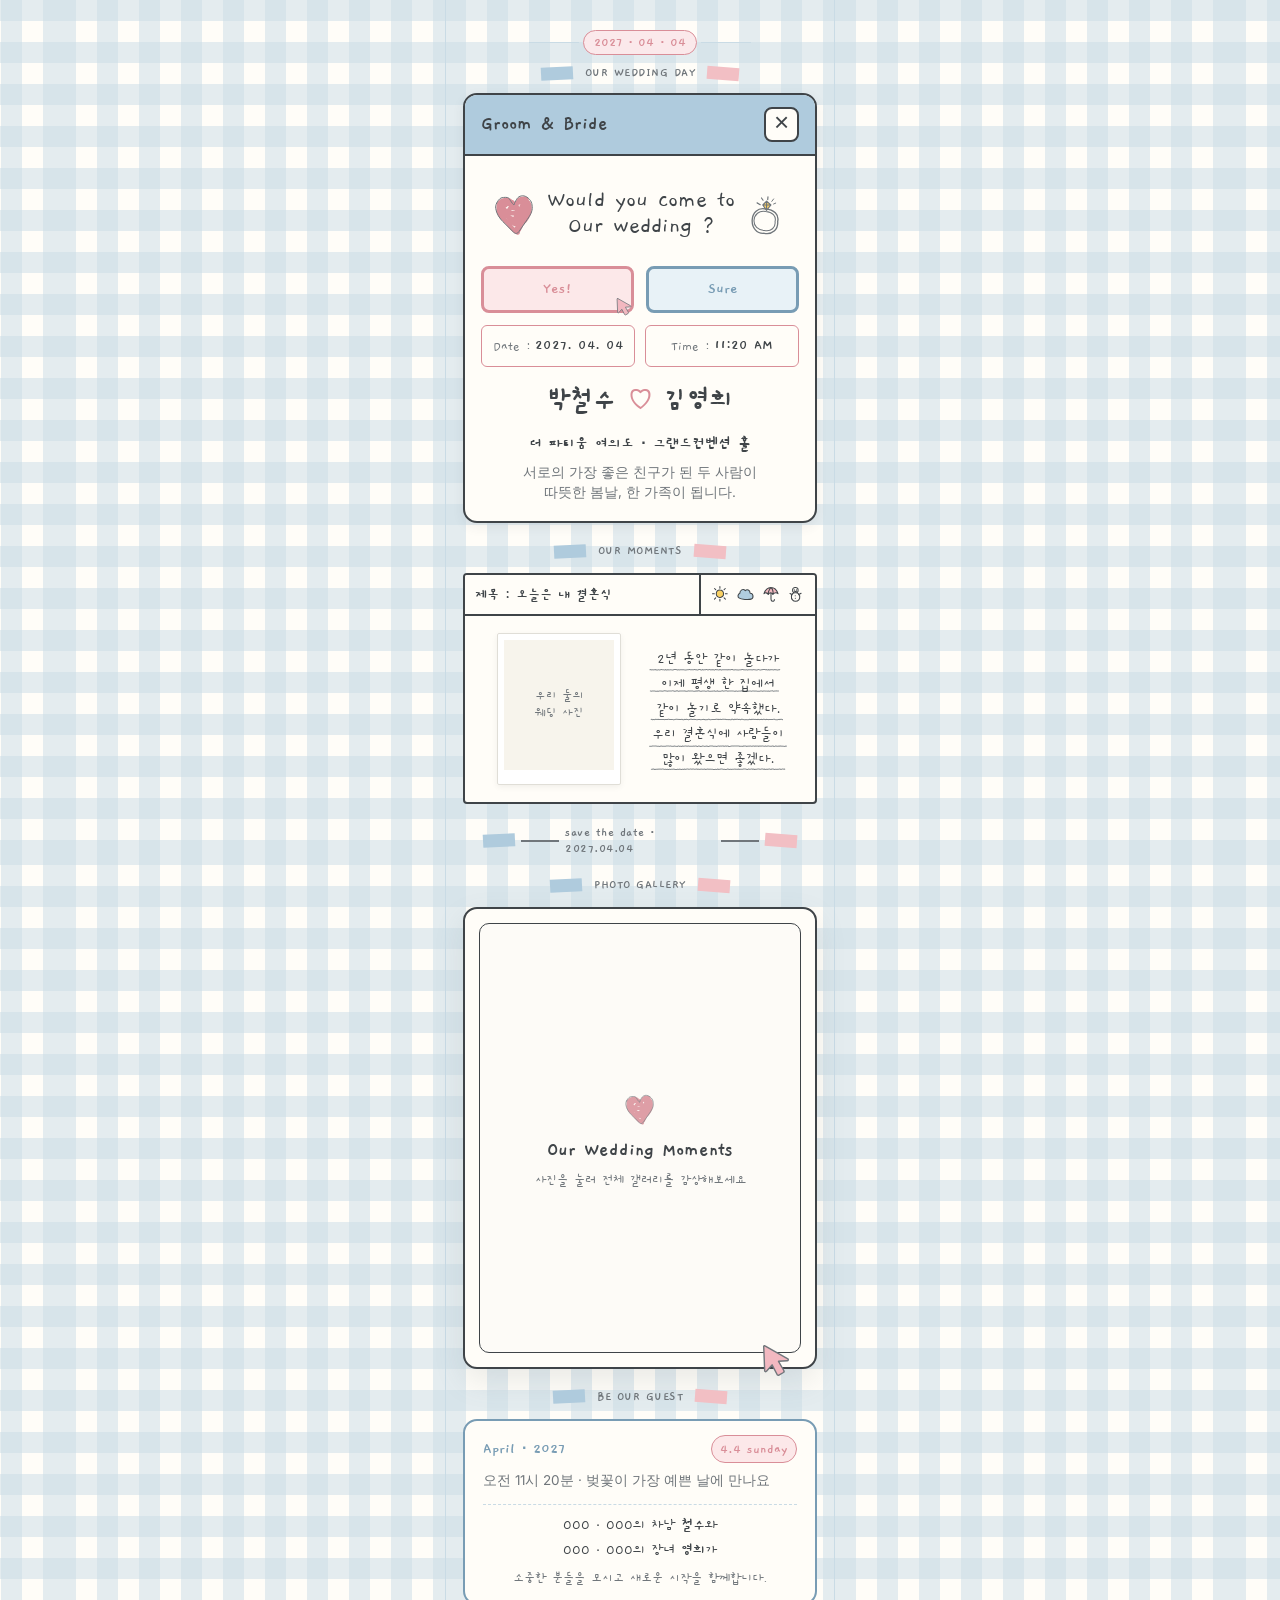
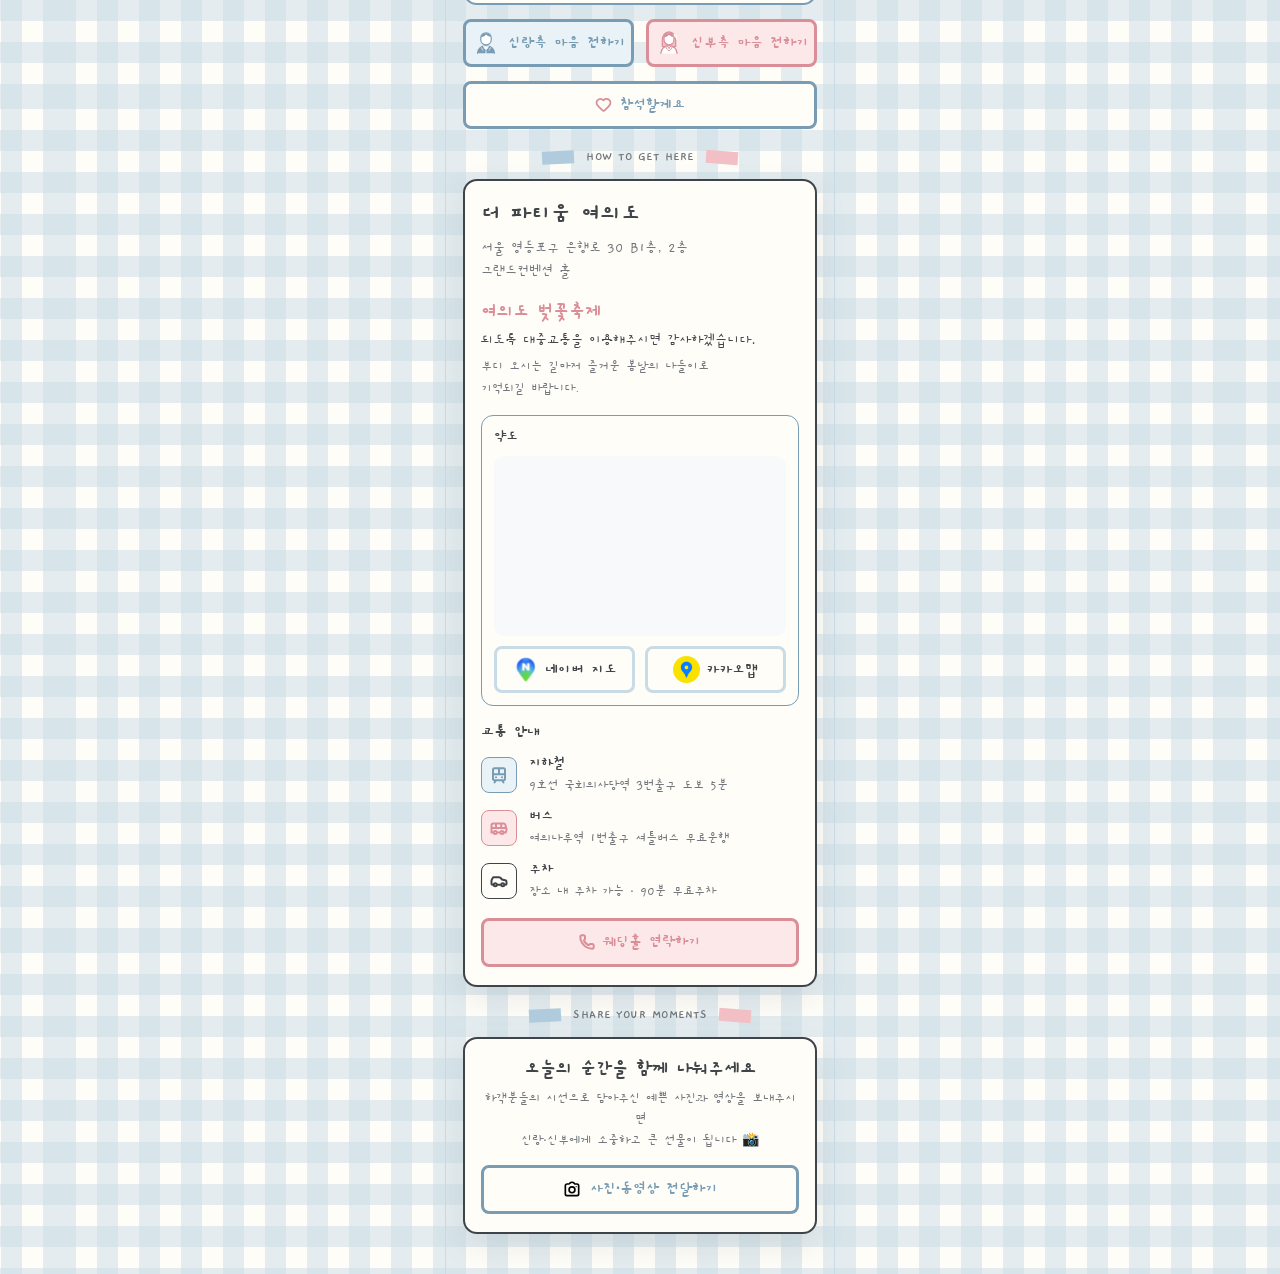
==== commit ff4ec186: "feat: Add photo sharing feature with upload modal and direct upload functionality" ====
--- a/demo.html
+++ b/demo.html
@@ -287,6 +287,32 @@
             </a>
           </article>
         </section>
+
+        <!-- ======================================================
+           Page 04 / Share Photo & Moments (하객 사진 공유)
+           ====================================================== -->
+        <section class="page-section" id="section-photo-share" style="margin-top: 20px">
+          <!-- Photo Share Section Tape -->
+          <div class="section-tape-label" style="margin-bottom: 14px">
+            <span class="tape-deco-pink"></span>
+            <span class="tape-title">SHARE YOUR MOMENTS</span>
+            <span class="tape-deco-blue"></span>
+          </div>
+
+          <!-- Photo Share Card -->
+          <article class="photo-share-card">
+            <div class="photo-share-intro">
+              <h3 class="photo-share-title">오늘의 순간을 함께 나눠주세요</h3>
+              <p class="photo-share-desc">하객분들의 시선으로 담아주신 예쁜 사진과 영상을 보내주시면<br />신랑·신부에게 소중하고 큰 선물이 됩니다 📸</p>
+            </div>
+            <div class="response-choices-container" style="margin-top: 14px">
+              <button type="button" class="btn-choice-white" style="height: 48.4px" id="btn-open-upload">
+                <img src="assets/icon_camera.svg" alt="" width="20" height="20" aria-hidden="true" />
+                <span>사진·동영상 전달하기</span>
+              </button>
+            </div>
+          </article>
+        </section>
       </main>
     </div>
 
@@ -482,6 +508,58 @@
       </div>
     </div>
 
+    <!-- Photo Upload Modal (하객 사진 업로드 모달) -->
+    <div id="upload-modal" class="rsvp-modal-overlay" aria-hidden="true" role="dialog" aria-labelledby="upload-modal-title">
+      <div class="rsvp-modal-container">
+        <!-- Modal Header -->
+        <div class="rsvp-modal-header" style="background-color: var(--color-pink-tape)">
+          <span id="upload-modal-title" class="rsvp-modal-title">📸 사진·동영상 선물하기</span>
+          <button type="button" id="upload-close-btn" class="rsvp-close-btn" aria-label="닫기">×</button>
+        </div>
+
+        <!-- Modal Body / Form -->
+        <form id="upload-form" class="rsvp-modal-body">
+          <p class="account-modal-desc" style="margin-bottom: 2px">구글 로그인 없이 바로 신랑·신부의 드라이브로 사진이 안전하게 전달됩니다.</p>
+
+          <!-- 1. 보낸 분 성함 -->
+          <div class="rsvp-field-group">
+            <label for="upload-user-name" class="rsvp-label">보내시는 분 성함 <span class="rsvp-required">*</span></label>
+            <input type="text" id="upload-user-name" name="upload_name" class="rsvp-input" placeholder="성함 또는 관계를 입력해주세요 (예: 친구 홍길동)" required />
+          </div>
+
+          <!-- 2. 사진/영상 파일 선택 -->
+          <div class="rsvp-field-group">
+            <label class="rsvp-label">사진 / 동영상 선택 <span class="rsvp-required">*</span></label>
+            <input type="file" id="upload-file-input" name="upload_files" accept="image/*,video/*" multiple style="display: none" />
+            <button type="button" id="btn-select-files" class="btn-file-select">
+              <img src="assets/icon_camera.svg" alt="" width="20" height="20" aria-hidden="true" />
+              <span>사진 / 영상 선택하기 (여러 장 가능)</span>
+            </button>
+            <div id="upload-file-summary" class="upload-file-summary" style="display: none">
+              <span id="upload-file-count" class="upload-file-count">0개의 파일 선택됨</span>
+              <div id="upload-file-preview-list" class="upload-file-preview-list"></div>
+            </div>
+          </div>
+
+          <!-- 3. 축하 한마디 (선택) -->
+          <div class="rsvp-field-group">
+            <label for="upload-user-message" class="rsvp-label">축하 한마디 (선택)</label>
+            <textarea id="upload-user-message" name="upload_message" class="rsvp-textarea" rows="2" placeholder="사진과 함께 전할 따뜻한 축하 메시지"></textarea>
+          </div>
+
+          <!-- 4. Submit Button -->
+          <button type="submit" id="upload-submit-btn" class="rsvp-submit-btn" style="border-color: var(--color-pink-primary); color: var(--color-pink-primary)">
+            <span>사진 업로드하기</span>
+          </button>
+
+          <!-- 5. 구글 드라이브 직접 보기 링크 -->
+          <a href="https://drive.google.com/drive/folders/1jG1ujZpW-I50bLb9ANM70MhKCZy_TcKi?usp=sharing" target="_blank" rel="noopener noreferrer" class="upload-direct-link"> <!-- token-exempt: drive folder link -->
+            <span>📂 구글 드라이브 폴더 바로 열기 (구글 로그인 필요)</span>
+          </a>
+        </form>
+      </div>
+    </div>
+
     <script src="js/main.js"></script>
   </body>
 </html>
--- a/css/style.css
+++ b/css/style.css
@@ -141,20 +141,25 @@
   gap: 6px;
 }
 
-.tape-deco-pink {
+/* 자동 테이프 데코 (좌측: 블루 / 우측: 핑크) */
+.section-tape-label:not(.custom-divider)::before {
+  content: "";
+  width: 32px;
+  height: 13px;
+  background-color: var(--color-blue-accent);
+  display: inline-block;
+  transform: rotate(-2.9deg);
+  flex-shrink: 0;
+}
+
+.section-tape-label:not(.custom-divider)::after {
+  content: "";
   width: 32px;
   height: 13px;
   background-color: var(--color-pink-tape);
   display: inline-block;
   transform: rotate(4.1deg);
-}
-
-.tape-deco-blue {
-  width: 32px;
-  height: 13px;
-  background-color: var(--color-blue-accent);
-  display: inline-block;
-  transform: rotate(-2.9deg);
+  flex-shrink: 0;
 }
 
 .tape-title {
@@ -881,7 +886,7 @@
 /* Mini Map & Actions */
 .mini-map-box {
   background-color: var(--bg-paper);
-  border: var(--border-sm) solid var(--color-pink-primary);
+  border: var(--border-sm) solid var(--color-blue-primary);
   border-radius: 12px;
   padding: 12px;
   display: flex;
@@ -899,7 +904,6 @@
   height: 180px;
   width: 100%;
   background-color: #f7f9fa; /* token-exempt: map placeholder */
-  border: var(--border-sm) solid var(--color-slate);
   border-radius: 10px;
   display: flex;
   align-items: center;
@@ -915,7 +919,7 @@
   flex: 1;
   height: 46.6px;
   background-color: var(--bg-paper);
-  border: var(--border-md) solid var(--color-slate);
+  border: var(--border-md) solid var(--color-blue-border);
   border-radius: 8px;
   display: flex;
   align-items: center;
@@ -1514,15 +1518,26 @@
     opacity 0.1s ease;
 }
 
-.btn-account-copy {
-  background-color: var(--bg-paper);
-  border: var(--border-md) solid var(--color-slate);
-  color: var(--color-slate);
-}
-
-.btn-account-copy:active {
+.account-card-item-groom .btn-account-copy {
+  background-color: var(--bg-paper);
+  border: var(--border-md) solid var(--color-blue-primary);
+  color: var(--color-blue-primary);
+}
+
+.account-card-item-groom .btn-account-copy:active {
   transform: scale(0.96);
-  background-color: #f0eee6; /* token-exempt: button active bg */
+  background-color: var(--color-blue-soft);
+}
+
+.account-card-item-bride .btn-account-copy {
+  background-color: var(--bg-paper);
+  border: var(--border-md) solid var(--color-pink-primary);
+  color: var(--color-pink-primary);
+}
+
+.account-card-item-bride .btn-account-copy:active {
+  transform: scale(0.96);
+  background-color: var(--color-pink-btn);
 }
 
 .btn-account-kakaopay {
@@ -1535,3 +1550,111 @@
   transform: scale(0.96);
   opacity: 0.85;
 }
+
+/* ==========================================================
+   7단계: 하객 사진·영상 공유 (Photo Share) 카드 & 업로드 모달
+   ========================================================== */
+.photo-share-card {
+  position: relative;
+  width: 100%;
+  background-color: var(--bg-paper);
+  border: var(--border-lg) solid var(--color-slate);
+  border-radius: 14px;
+  padding: 18px 16px;
+  display: flex;
+  flex-direction: column;
+  box-shadow: 0px 12px 30px 0px rgba(107, 122, 130, 0.14); /* token-exempt: card elevation */
+}
+
+.photo-share-intro {
+  display: flex;
+  flex-direction: column;
+  gap: 6px;
+  text-align: center;
+}
+
+.photo-share-title {
+  font-size: 20px;
+  font-weight: 700;
+  color: var(--color-slate);
+}
+
+.photo-share-desc {
+  font-size: 14px;
+  line-height: 1.5;
+  color: var(--color-muted);
+}
+
+#btn-open-upload:active {
+  transform: scale(0.96);
+  opacity: 0.85;
+}
+
+.btn-file-select {
+  width: 100%;
+  min-height: 44px;
+  background-color: var(--color-pink-btn);
+  border: var(--border-sm) dashed var(--color-pink-primary);
+  border-radius: 8px;
+  display: flex;
+  align-items: center;
+  justify-content: center;
+  gap: 8px;
+  font-family: var(--font-gaegu);
+  font-size: 16px;
+  font-weight: 700;
+  color: var(--color-pink-primary);
+  cursor: pointer;
+  -webkit-tap-highlight-color: transparent;
+  outline: none;
+  padding: 8px 12px;
+  transition:
+    transform 0.1s ease,
+    background-color 0.1s ease;
+}
+
+.btn-file-select:active {
+  transform: scale(0.97);
+  background-color: var(--color-pink-badge);
+}
+
+.upload-file-summary {
+  display: flex;
+  flex-direction: column;
+  gap: 6px;
+  margin-top: 6px;
+}
+
+.upload-file-count {
+  font-size: 13.5px;
+  font-weight: 700;
+  color: var(--color-blue-primary);
+}
+
+.upload-file-preview-list {
+  display: flex;
+  gap: 6px;
+  overflow-x: auto;
+  padding-bottom: 4px;
+  scrollbar-width: thin;
+}
+
+.upload-preview-thumb {
+  width: 48px;
+  height: 48px;
+  border-radius: 6px;
+  object-fit: cover;
+  border: var(--border-sm) solid var(--color-slate);
+  flex-shrink: 0;
+}
+
+.upload-direct-link {
+  font-size: 13px;
+  color: var(--color-muted);
+  text-align: center;
+  text-decoration: underline;
+  cursor: pointer;
+  margin-top: 4px;
+  display: block;
+}
+
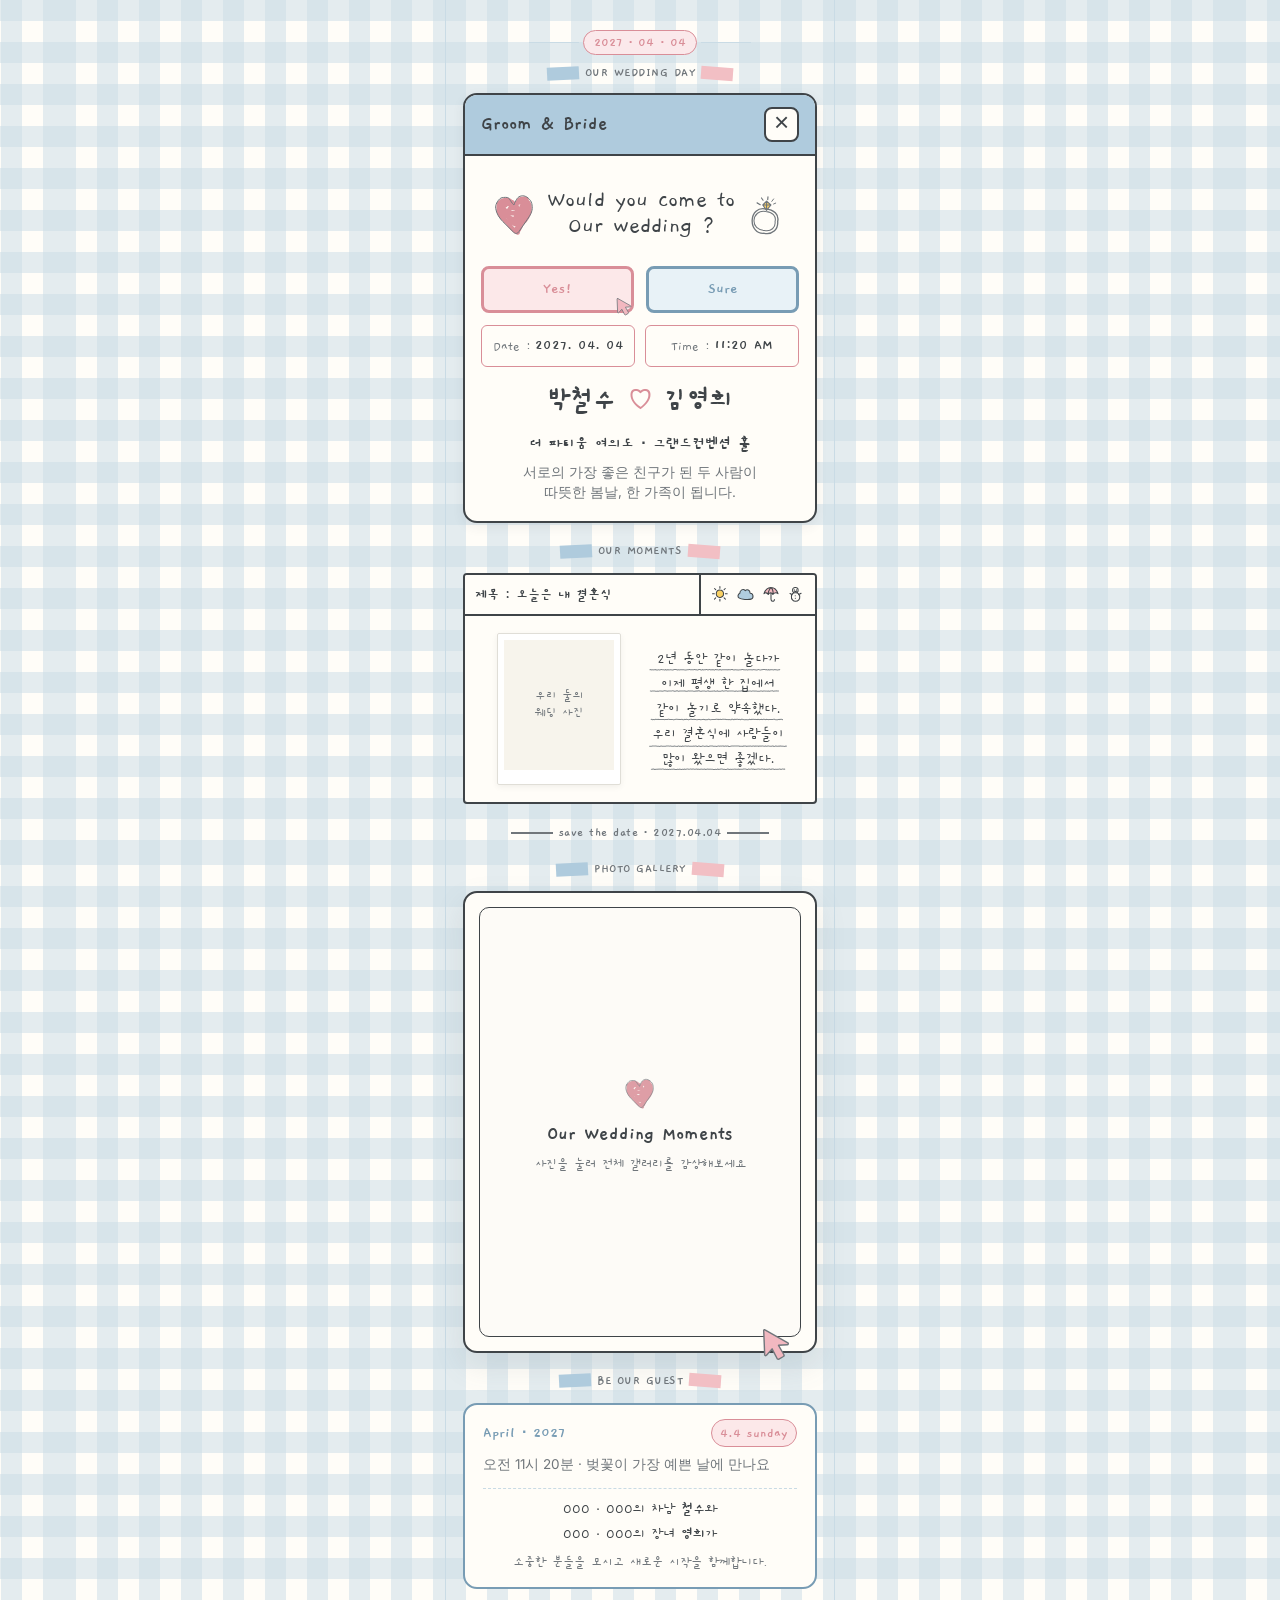
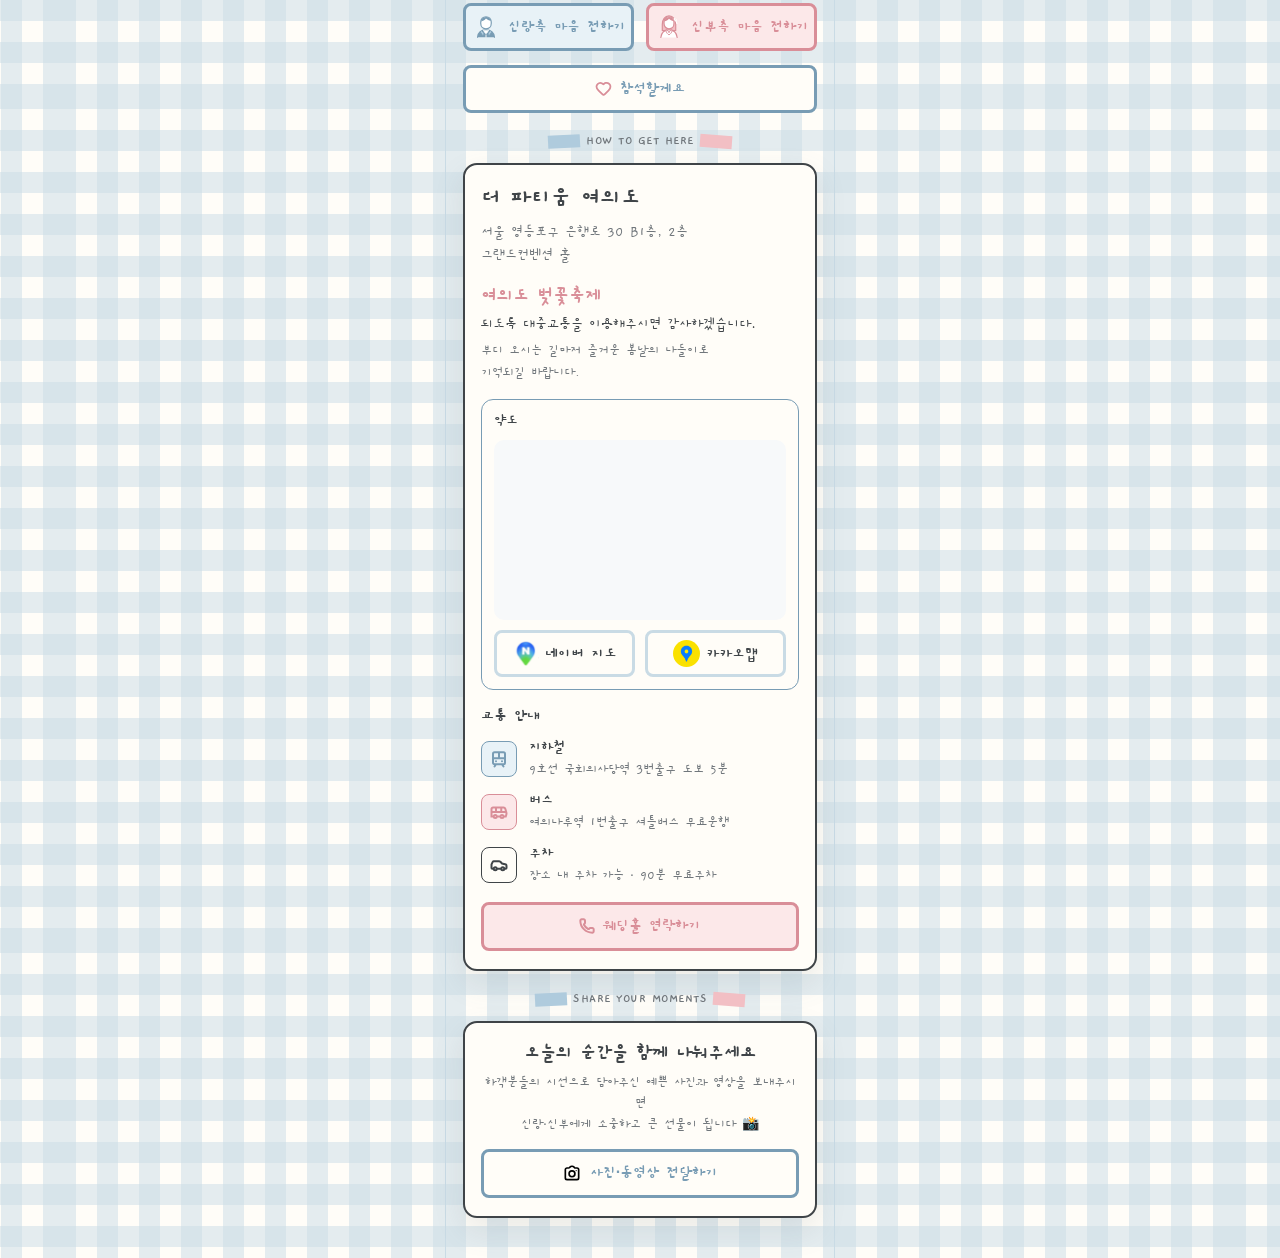
==== commit 81bb4cbc: "feat: Enhance demo mode functionality to prevent real data submissions and uploads" ====
--- a/demo.html
+++ b/demo.html
@@ -10,7 +10,7 @@
     <!-- Naver Maps Open API v3 SDK (Injected securely via GitHub Secrets / Actions) -->
     <script type="text/javascript" src="https://oapi.map.naver.com/openapi/v3/maps.js?ncpKeyId=__NAVER_MAP_KEY__"></script>
   </head>
-  <body>
+  <body data-demo="true">
     <div class="invitation-container">
       <!-- Checkered Background Paper -->
       <img src="assets/background_checkered_paper.svg" alt="" class="bg-checkered" aria-hidden="true" />
@@ -29,9 +29,7 @@
 
           <!-- Tape label -->
           <div class="section-tape-label" style="margin-top: 10px; margin-bottom: 12px">
-            <span class="tape-deco-blue"></span>
             <span class="tape-title">OUR WEDDING DAY</span>
-            <span class="tape-deco-pink"></span>
           </div>
 
           <!-- Invitation Window -->
@@ -87,9 +85,7 @@
 
           <!-- Photo Diary Section Tape -->
           <div class="section-tape-label" style="margin-top: 20px; margin-bottom: 14px">
-            <span class="tape-deco-blue"></span>
             <span class="tape-title">OUR MOMENTS</span>
-            <span class="tape-deco-pink"></span>
           </div>
 
           <!-- Newspaper / Photo Diary Card -->
@@ -118,7 +114,7 @@
           </article>
 
           <!-- Save the Date Note -->
-          <div class="section-tape-label" style="margin: 20px">
+          <div class="section-tape-label custom-divider" style="margin: 20px">
             <div style="width: 42px; height: 2px; background-color: var(--color-muted)"></div>
             <span class="tape-title" style="font-size: 13px">save the date · 2027.04.04</span>
             <div style="width: 42px; height: 2px; background-color: var(--color-muted)"></div>
@@ -129,9 +125,7 @@
           <section class="page-section" id="section-story">
             <!-- Gallery Section Tape -->
             <div class="section-tape-label" style="margin-top: 20px; margin-bottom: 14px">
-              <span class="tape-deco-blue"></span>
               <span class="tape-title">PHOTO GALLERY</span>
-              <span class="tape-deco-pink"></span>
             </div>
 
             <!-- Photo Gallery Card -->
@@ -160,9 +154,7 @@
           <section class="page-section" id="section-directions" style="margin-top: 10px">
           
           <div class="section-tape-label" style="margin-bottom: 14px; margin-top: 20px;">
-            <span class="tape-deco-blue"></span>
             <span class="tape-title">BE OUR GUEST</span>
-            <span class="tape-deco-pink"></span>
           </div>
           <div class="calendar-card">
             <div class="calendar-header">
@@ -203,9 +195,7 @@
         <section class="page-section" id="section-directions" style="margin-top: 20px">
           <!-- Directions Section Tape -->
           <div class="section-tape-label" style="margin-bottom: 14px">
-            <span class="tape-deco-blue"></span>
             <span class="tape-title">HOW TO GET HERE</span>
-            <span class="tape-deco-pink"></span>
           </div>
 
           <!-- Way to Venue Card -->
@@ -294,9 +284,7 @@
         <section class="page-section" id="section-photo-share" style="margin-top: 20px">
           <!-- Photo Share Section Tape -->
           <div class="section-tape-label" style="margin-bottom: 14px">
-            <span class="tape-deco-pink"></span>
             <span class="tape-title">SHARE YOUR MOMENTS</span>
-            <span class="tape-deco-blue"></span>
           </div>
 
           <!-- Photo Share Card -->
@@ -306,6 +294,7 @@
               <p class="photo-share-desc">하객분들의 시선으로 담아주신 예쁜 사진과 영상을 보내주시면<br />신랑·신부에게 소중하고 큰 선물이 됩니다 📸</p>
             </div>
             <div class="response-choices-container" style="margin-top: 14px">
+              <input type="file" id="direct-photo-input" accept="image/*,video/*" multiple style="display: none;" />
               <button type="button" class="btn-choice-white" style="height: 48.4px" id="btn-open-upload">
                 <img src="assets/icon_camera.svg" alt="" width="20" height="20" aria-hidden="true" />
                 <span>사진·동영상 전달하기</span>
@@ -508,58 +497,6 @@
       </div>
     </div>
 
-    <!-- Photo Upload Modal (하객 사진 업로드 모달) -->
-    <div id="upload-modal" class="rsvp-modal-overlay" aria-hidden="true" role="dialog" aria-labelledby="upload-modal-title">
-      <div class="rsvp-modal-container">
-        <!-- Modal Header -->
-        <div class="rsvp-modal-header" style="background-color: var(--color-pink-tape)">
-          <span id="upload-modal-title" class="rsvp-modal-title">📸 사진·동영상 선물하기</span>
-          <button type="button" id="upload-close-btn" class="rsvp-close-btn" aria-label="닫기">×</button>
-        </div>
-
-        <!-- Modal Body / Form -->
-        <form id="upload-form" class="rsvp-modal-body">
-          <p class="account-modal-desc" style="margin-bottom: 2px">구글 로그인 없이 바로 신랑·신부의 드라이브로 사진이 안전하게 전달됩니다.</p>
-
-          <!-- 1. 보낸 분 성함 -->
-          <div class="rsvp-field-group">
-            <label for="upload-user-name" class="rsvp-label">보내시는 분 성함 <span class="rsvp-required">*</span></label>
-            <input type="text" id="upload-user-name" name="upload_name" class="rsvp-input" placeholder="성함 또는 관계를 입력해주세요 (예: 친구 홍길동)" required />
-          </div>
-
-          <!-- 2. 사진/영상 파일 선택 -->
-          <div class="rsvp-field-group">
-            <label class="rsvp-label">사진 / 동영상 선택 <span class="rsvp-required">*</span></label>
-            <input type="file" id="upload-file-input" name="upload_files" accept="image/*,video/*" multiple style="display: none" />
-            <button type="button" id="btn-select-files" class="btn-file-select">
-              <img src="assets/icon_camera.svg" alt="" width="20" height="20" aria-hidden="true" />
-              <span>사진 / 영상 선택하기 (여러 장 가능)</span>
-            </button>
-            <div id="upload-file-summary" class="upload-file-summary" style="display: none">
-              <span id="upload-file-count" class="upload-file-count">0개의 파일 선택됨</span>
-              <div id="upload-file-preview-list" class="upload-file-preview-list"></div>
-            </div>
-          </div>
-
-          <!-- 3. 축하 한마디 (선택) -->
-          <div class="rsvp-field-group">
-            <label for="upload-user-message" class="rsvp-label">축하 한마디 (선택)</label>
-            <textarea id="upload-user-message" name="upload_message" class="rsvp-textarea" rows="2" placeholder="사진과 함께 전할 따뜻한 축하 메시지"></textarea>
-          </div>
-
-          <!-- 4. Submit Button -->
-          <button type="submit" id="upload-submit-btn" class="rsvp-submit-btn" style="border-color: var(--color-pink-primary); color: var(--color-pink-primary)">
-            <span>사진 업로드하기</span>
-          </button>
-
-          <!-- 5. 구글 드라이브 직접 보기 링크 -->
-          <a href="https://drive.google.com/drive/folders/1jG1ujZpW-I50bLb9ANM70MhKCZy_TcKi?usp=sharing" target="_blank" rel="noopener noreferrer" class="upload-direct-link"> <!-- token-exempt: drive folder link -->
-            <span>📂 구글 드라이브 폴더 바로 열기 (구글 로그인 필요)</span>
-          </a>
-        </form>
-      </div>
-    </div>
-
     <script src="js/main.js"></script>
   </body>
 </html>
